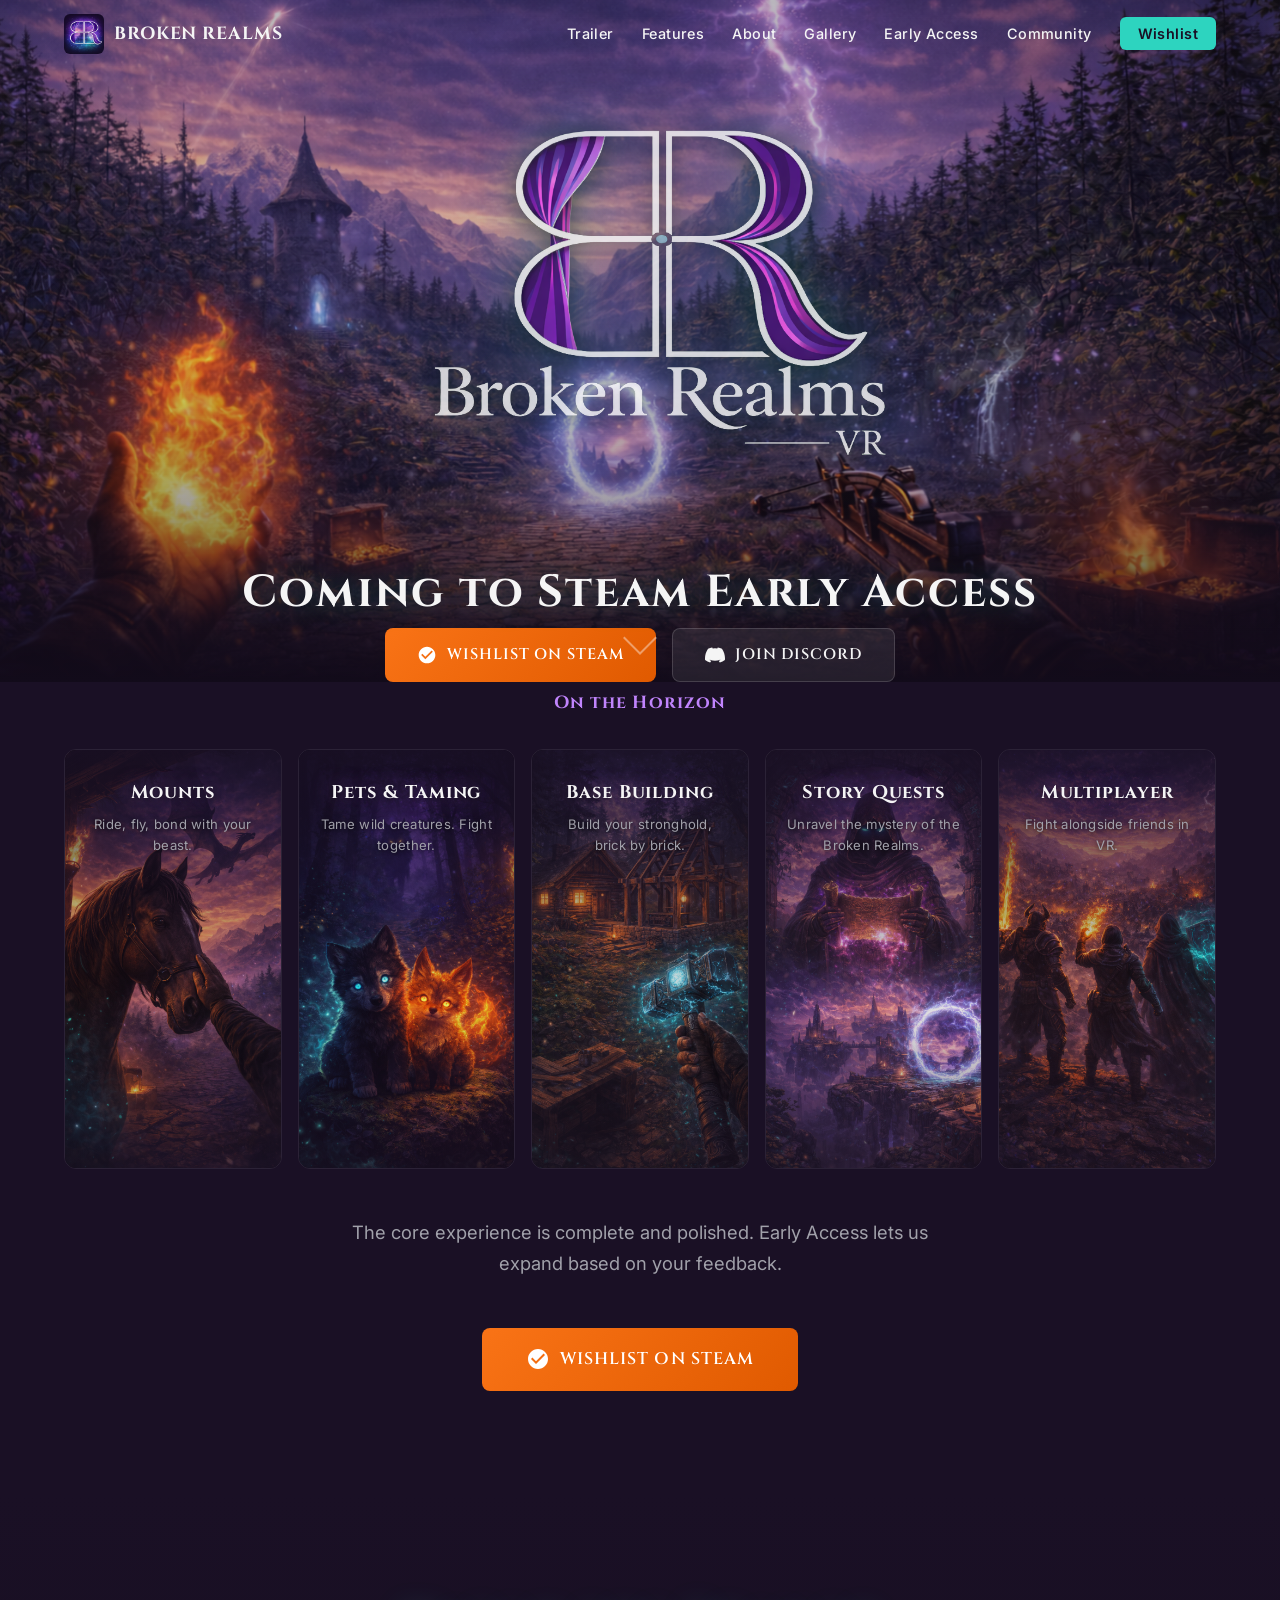
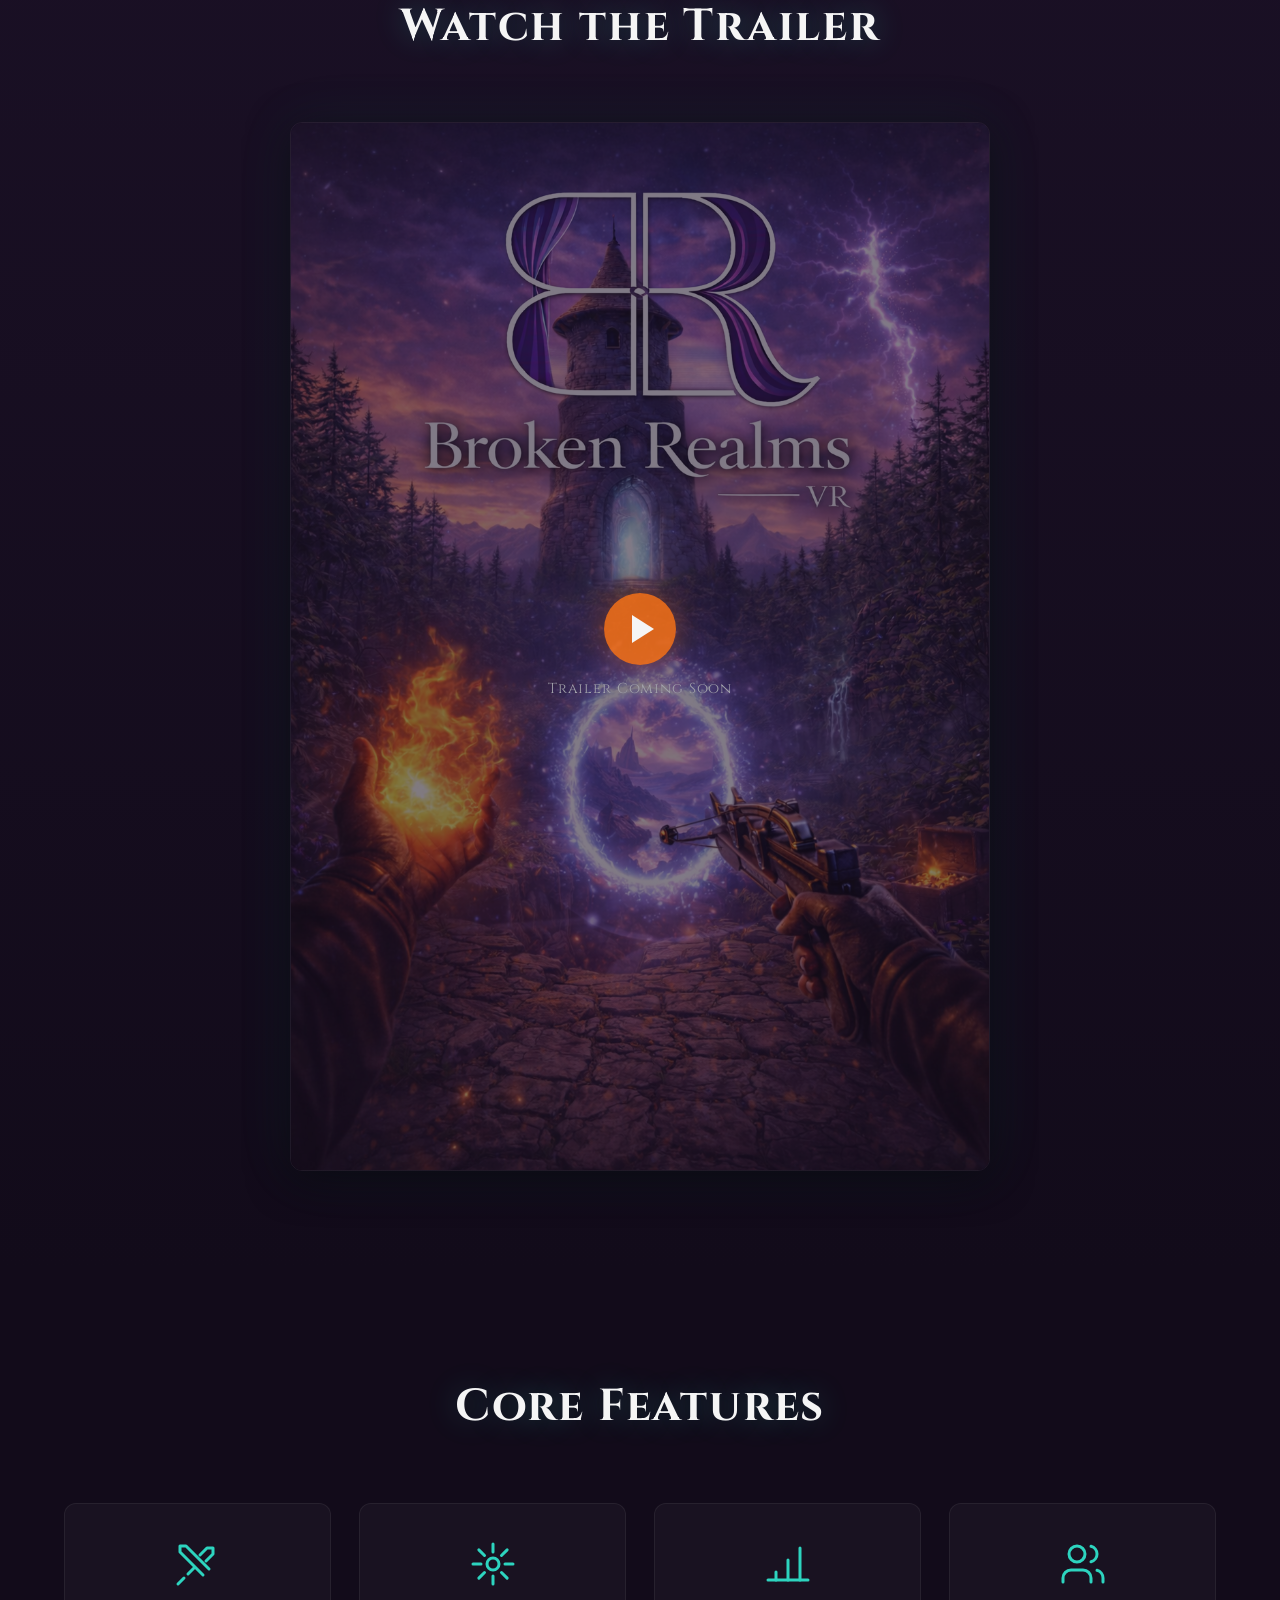
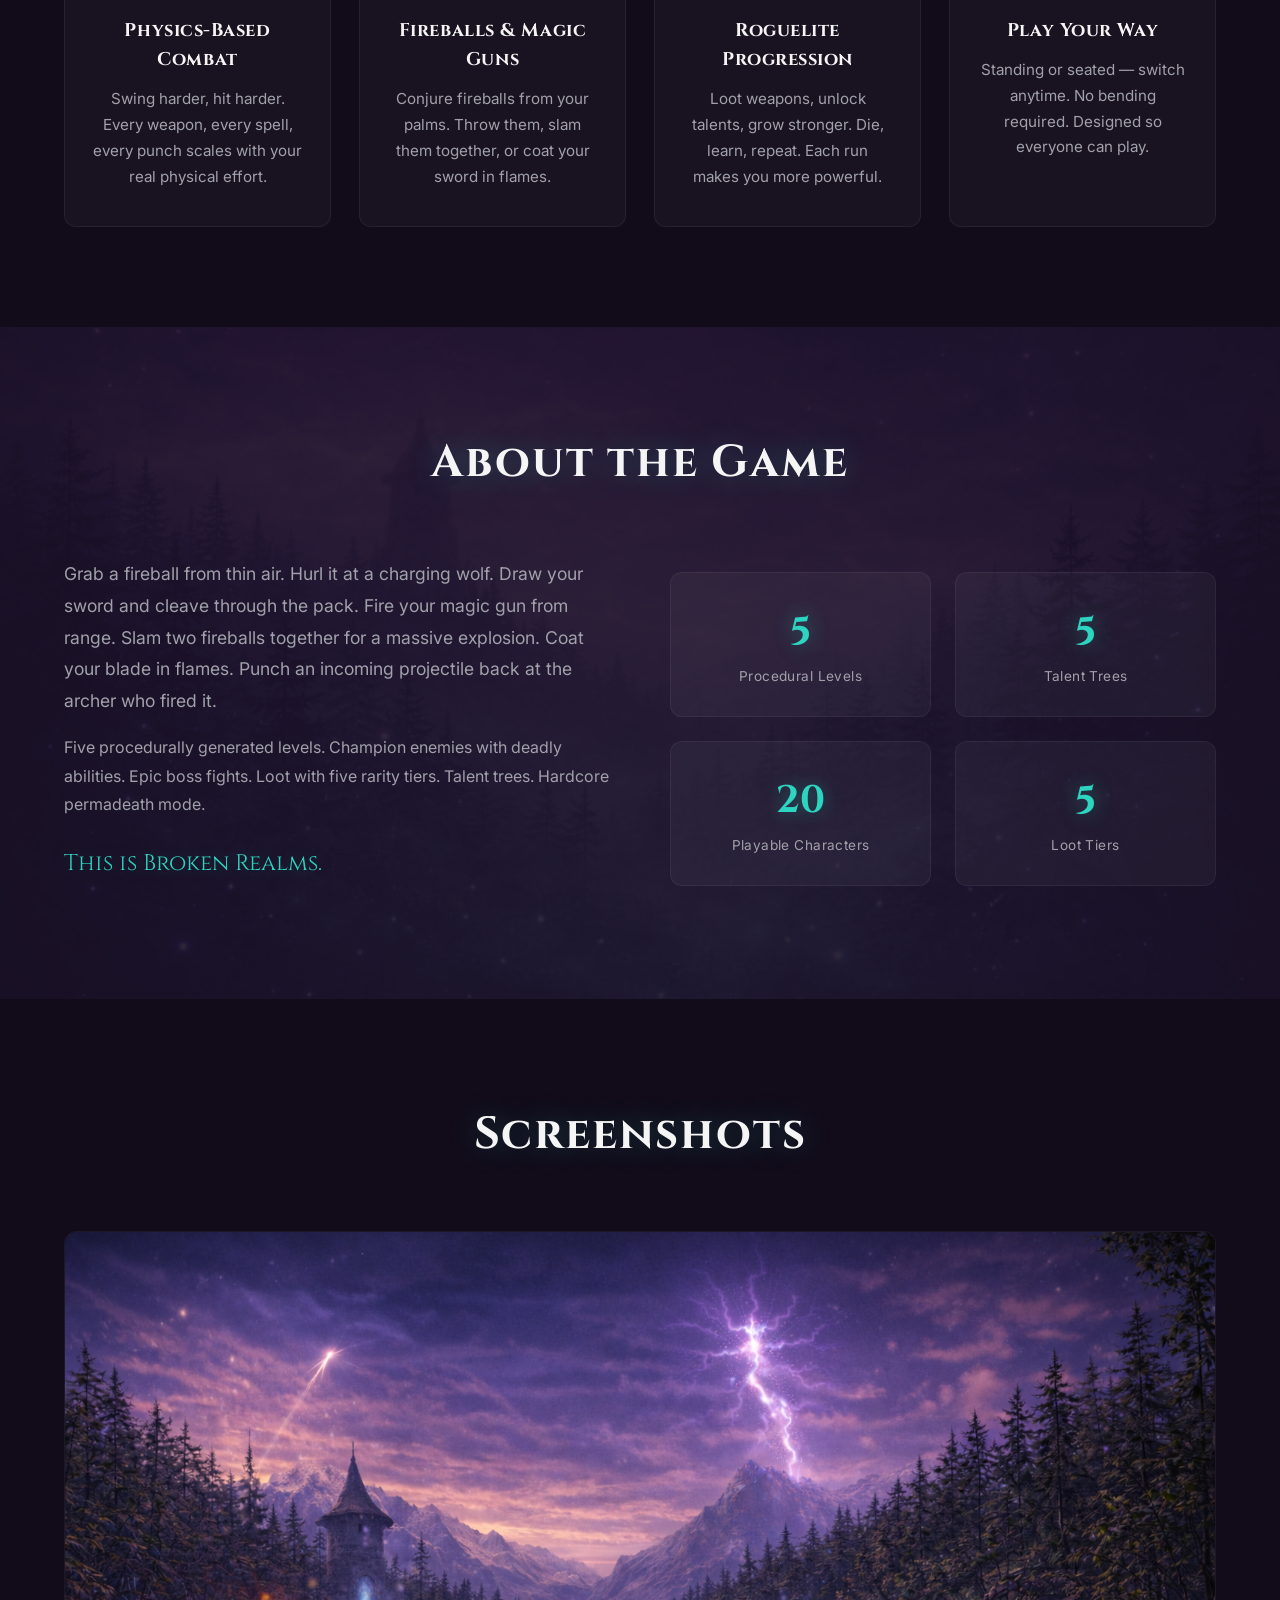
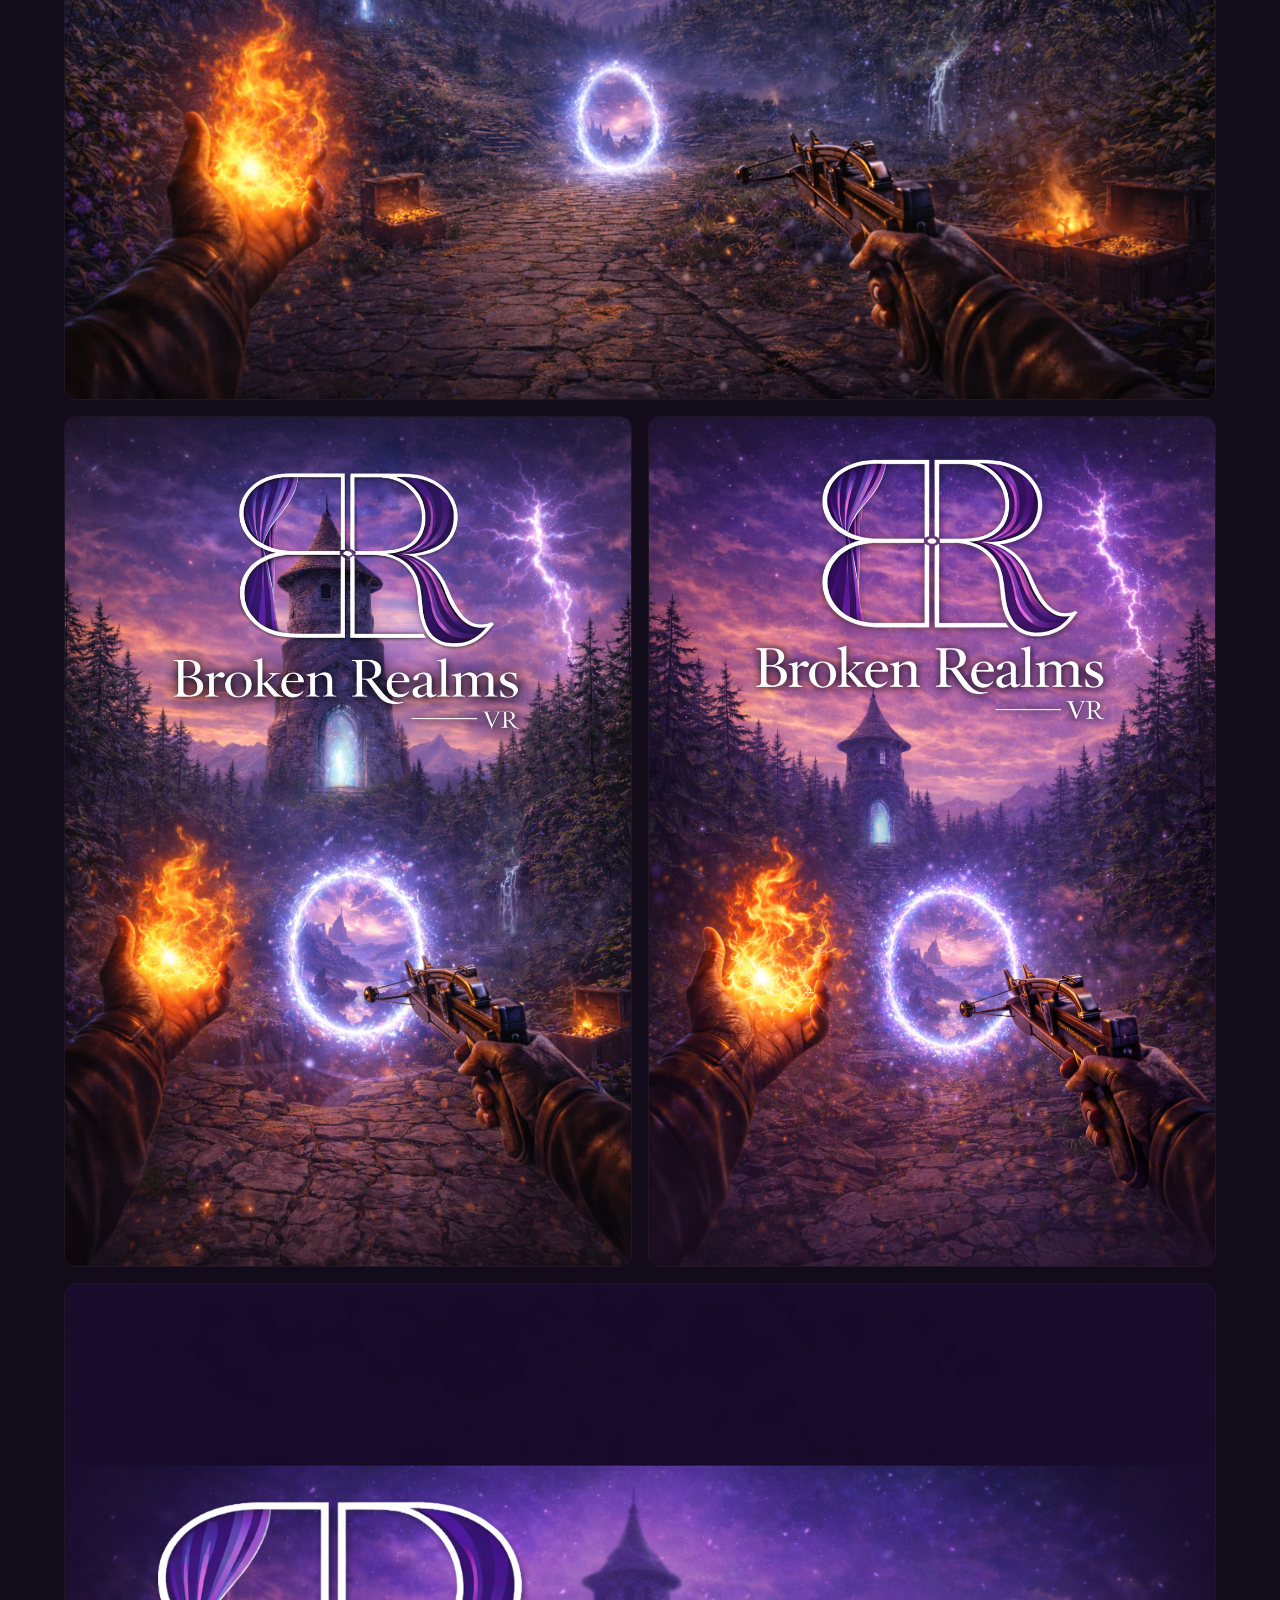
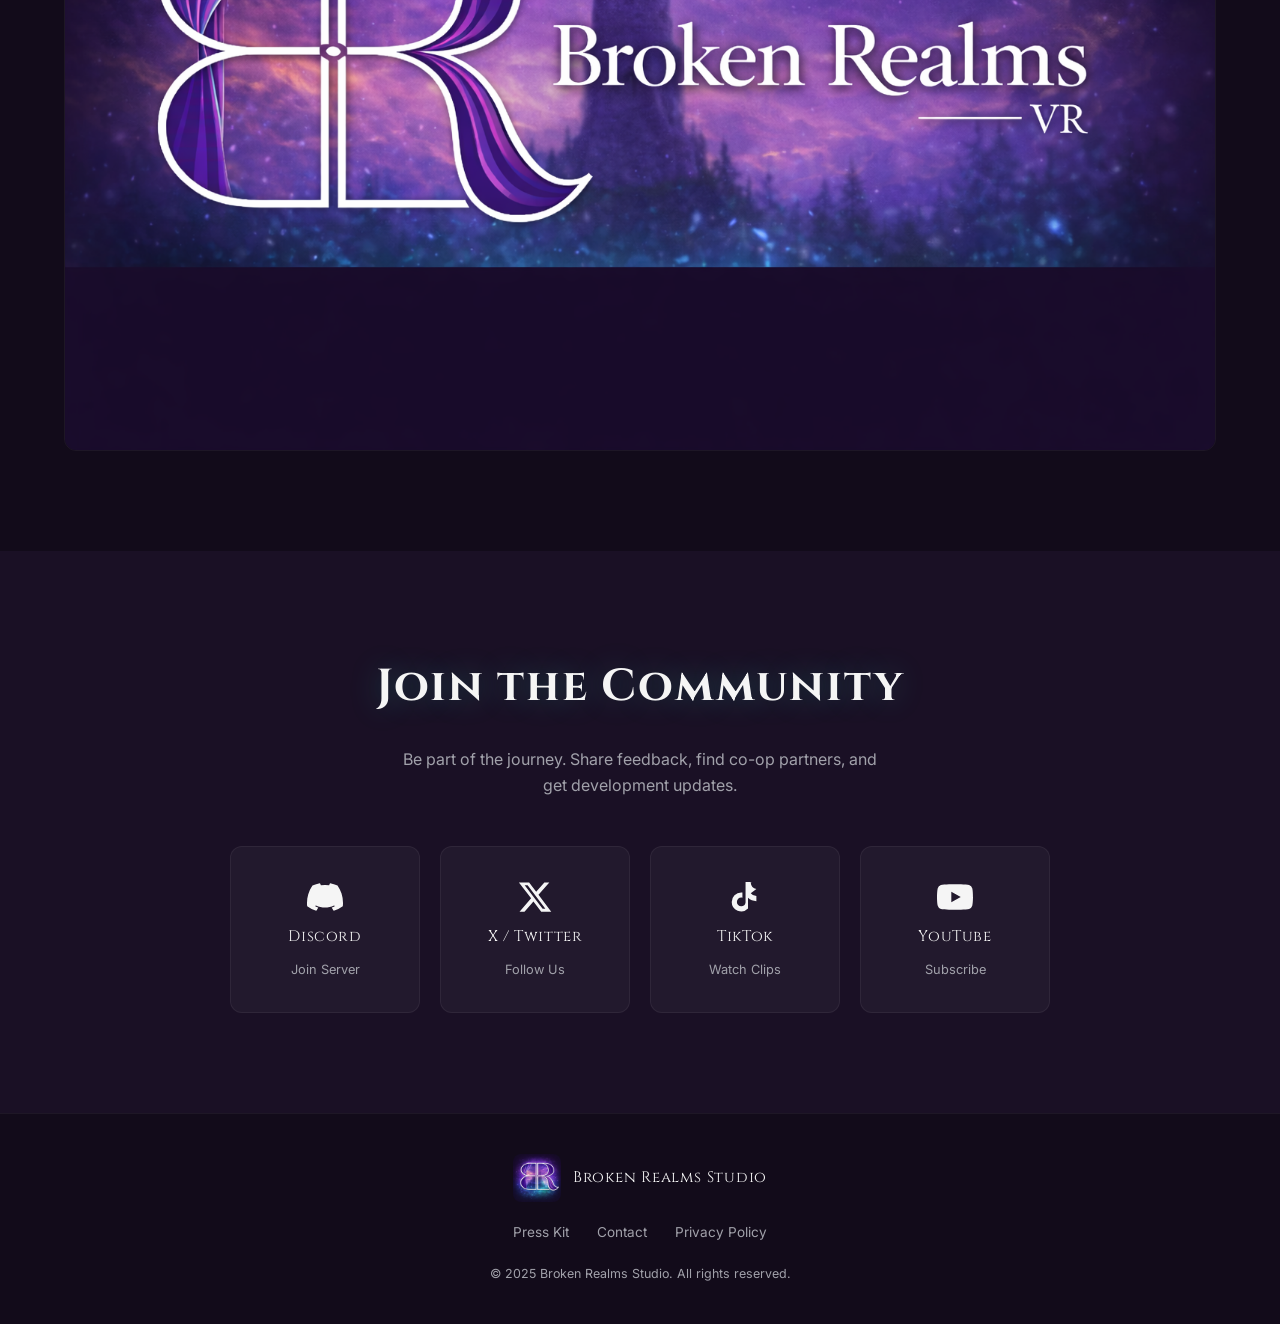
==== index.html @ 22f3afe6 "Add complete single-page website with hero, roadmap cards, and all sections - Hero section with pano" ====
<!DOCTYPE html>
<html lang="en">
<head>
  <meta charset="UTF-8">
  <meta name="viewport" content="width=device-width, initial-scale=1.0">
  <title>Broken Realms VR — Physics-Based VR Action RPG</title>
  <meta name="description" content="A physics-based VR action RPG where you swing swords, hurl fireballs, brew potions, and battle through procedurally generated levels of escalating danger.">

  <!-- Open Graph -->
  <meta property="og:title" content="Broken Realms VR">
  <meta property="og:description" content="Your swing is your damage. A physics-based VR action RPG coming to Steam Early Access.">
  <meta property="og:image" content="Media/3_SMALL_CAPSULE_462x174px.png">
  <meta property="og:type" content="website">

  <!-- Twitter Card -->
  <meta name="twitter:card" content="summary_large_image">
  <meta name="twitter:title" content="Broken Realms VR">
  <meta name="twitter:description" content="Your swing is your damage. A physics-based VR action RPG coming to Steam Early Access.">
  <meta name="twitter:image" content="Media/3_SMALL_CAPSULE_462x174px.png">

  <!-- Favicon -->
  <link rel="icon" type="image/png" href="Media/4_CLIENTAPP_ICON_512x512px.png">

  <!-- Google Fonts -->
  <link rel="preconnect" href="https://fonts.googleapis.com">
  <link rel="preconnect" href="https://fonts.gstatic.com" crossorigin>
  <link href="https://fonts.googleapis.com/css2?family=Cinzel:wght@400;600;700;900&family=Inter:wght@300;400;500;600&display=swap" rel="stylesheet">

  <link rel="stylesheet" href="styles.css">
</head>
<body>

  <!-- ========== PARTICLES CANVAS ========== -->
  <canvas id="particles" aria-hidden="true"></canvas>

  <!-- ========== NAVIGATION ========== -->
  <nav id="navbar" class="navbar">
    <div class="nav-inner">
      <a href="#hero" class="nav-logo">
        <img src="Media/4_CLIENTAPP_ICON_512x512px.png" alt="BR" width="40" height="40">
        <span>BROKEN REALMS</span>
      </a>
      <button class="nav-toggle" aria-label="Toggle navigation" aria-expanded="false">
        <span></span><span></span><span></span>
      </button>
      <ul class="nav-links">
        <li><a href="#trailer">Trailer</a></li>
        <li><a href="#features">Features</a></li>
        <li><a href="#about">About</a></li>
        <li><a href="#gallery">Gallery</a></li>
        <li><a href="#early-access">Early Access</a></li>
        <li><a href="#community">Community</a></li>
        <li><a href="https://store.steampowered.com/app/XXXXXXX/Broken_Realms_VR/" target="_blank" rel="noopener" class="nav-cta">Wishlist</a></li>
      </ul>
    </div>
  </nav>

  <main>

    <!-- ========== HERO ========== -->
    <section id="hero" class="hero">
      <div class="hero-bg" role="img" aria-label="Broken Realms VR key art"></div>
      <div class="hero-overlay"></div>
      <div class="hero-content">
        <img src="Media/CutOutWhitePurpleLogo1.png" alt="Broken Realms VR" class="hero-logo">
        <div class="hero-ctas">
          <a href="https://store.steampowered.com/app/XXXXXXX/Broken_Realms_VR/" target="_blank" rel="noopener" class="btn btn-primary">
            <svg width="20" height="20" viewBox="0 0 24 24" fill="currentColor" aria-hidden="true"><path d="M12 2C6.48 2 2 6.48 2 12s4.48 10 10 10 10-4.48 10-10S17.52 2 12 2zm-2 15l-5-5 1.41-1.41L10 14.17l7.59-7.59L19 8l-9 9z"/></svg>
            WISHLIST ON STEAM
          </a>
          <a href="https://discord.gg/brokenrealms" target="_blank" rel="noopener" class="btn btn-secondary">
            <svg width="20" height="20" viewBox="0 0 24 24" fill="currentColor" aria-hidden="true"><path d="M20.317 4.37a19.791 19.791 0 0 0-4.885-1.515.074.074 0 0 0-.079.037c-.21.375-.444.864-.608 1.25a18.27 18.27 0 0 0-5.487 0 12.64 12.64 0 0 0-.617-1.25.077.077 0 0 0-.079-.037A19.736 19.736 0 0 0 3.677 4.37a.07.07 0 0 0-.032.027C.533 9.046-.32 13.58.099 18.057a.082.082 0 0 0 .031.057 19.9 19.9 0 0 0 5.993 3.03.078.078 0 0 0 .084-.028c.462-.63.874-1.295 1.226-1.994a.076.076 0 0 0-.041-.106 13.107 13.107 0 0 1-1.872-.892.077.077 0 0 1-.008-.128 10.2 10.2 0 0 0 .372-.292.074.074 0 0 1 .077-.01c3.928 1.793 8.18 1.793 12.062 0a.074.074 0 0 1 .078.01c.12.098.246.198.373.292a.077.077 0 0 1-.006.127 12.299 12.299 0 0 1-1.873.892.077.077 0 0 0-.041.107c.36.698.772 1.362 1.225 1.993a.076.076 0 0 0 .084.028 19.839 19.839 0 0 0 6.002-3.03.077.077 0 0 0 .032-.054c.5-5.177-.838-9.674-3.549-13.66a.061.061 0 0 0-.031-.03z"/></svg>
            JOIN DISCORD
          </a>
        </div>
      </div>
      <a href="#trailer" class="scroll-indicator" aria-label="Scroll down">
        <div class="scroll-arrow"></div>
      </a>
    </section>

    <!-- ========== EARLY ACCESS ========== -->
    <section id="early-access" class="section ea-section">
      <div class="container">
        <h2 class="section-title" data-animate>Coming to Steam Early Access</h2>
        <div class="ea-content" data-animate>
          <div class="roadmap">
            <h3 class="roadmap-title">On the Horizon</h3>
            <div class="roadmap-cards">

              <div class="roadmap-card" data-animate>
                <div class="roadmap-card-img">
                  <img src="Media/roadmap_mounts.png" alt="Mounts — horse in stable with dragon flying in background" loading="lazy">
                </div>
                <div class="roadmap-card-overlay">
                  <span class="roadmap-card-label">Mounts</span>
                  <p class="roadmap-card-teaser">Ride, fly, bond with your beast.</p>
                </div>
              </div>

              <div class="roadmap-card" data-animate>
                <div class="roadmap-card-img">
                  <img src="Media/roadmap_pets.png" alt="Pets &amp; Taming — fantasy companion creatures" loading="lazy">
                </div>
                <div class="roadmap-card-overlay">
                  <span class="roadmap-card-label">Pets &amp; Taming</span>
                  <p class="roadmap-card-teaser">Tame wild creatures. Fight together.</p>
                </div>
              </div>

              <div class="roadmap-card" data-animate>
                <div class="roadmap-card-img">
                  <img src="Media/roadmap_basebuilding.png" alt="Base Building — fantasy fortress construction" loading="lazy">
                </div>
                <div class="roadmap-card-overlay">
                  <span class="roadmap-card-label">Base Building</span>
                  <p class="roadmap-card-teaser">Build your stronghold, brick by brick.</p>
                </div>
              </div>

              <div class="roadmap-card" data-animate>
                <div class="roadmap-card-img">
                  <img src="Media/roadmap_storyquests.png" alt="Story Quests — epic quest narrative" loading="lazy">
                </div>
                <div class="roadmap-card-overlay">
                  <span class="roadmap-card-label">Story Quests</span>
                  <p class="roadmap-card-teaser">Unravel the mystery of the Broken Realms.</p>
                </div>
              </div>

              <div class="roadmap-card" data-animate>
                <div class="roadmap-card-img">
                  <img src="Media/roadmap_multiplayer.png" alt="Multiplayer — cooperative VR combat" loading="lazy">
                </div>
                <div class="roadmap-card-overlay">
                  <span class="roadmap-card-label">Multiplayer</span>
                  <p class="roadmap-card-teaser">Fight alongside friends in VR.</p>
                </div>
              </div>

            </div>
          </div>
          <p class="ea-lead">The core experience is complete and polished. Early Access lets us expand based on your feedback.</p>
          <a href="https://store.steampowered.com/app/XXXXXXX/Broken_Realms_VR/" target="_blank" rel="noopener" class="btn btn-primary btn-large">
            <svg width="24" height="24" viewBox="0 0 24 24" fill="currentColor" aria-hidden="true"><path d="M12 2C6.48 2 2 6.48 2 12s4.48 10 10 10 10-4.48 10-10S17.52 2 12 2zm-2 15l-5-5 1.41-1.41L10 14.17l7.59-7.59L19 8l-9 9z"/></svg>
            WISHLIST ON STEAM
          </a>
        </div>
      </div>
    </section>

    <!-- ========== TRAILER ========== -->
    <section id="trailer" class="section trailer-section">
      <div class="container">
        <h2 class="section-title" data-animate>Watch the Trailer</h2>
        <div class="trailer-wrapper" data-animate>
          <div class="video-container">
            <!-- Replace with YouTube embed when trailer is ready -->
            <!-- <iframe src="https://www.youtube.com/embed/YOUR_VIDEO_ID" title="Broken Realms VR Trailer" frameborder="0" allow="accelerometer; autoplay; clipboard-write; encrypted-media; gyroscope; picture-in-picture" allowfullscreen loading="lazy"></iframe> -->
            <img src="Media/2_VERTICAL_CAPSULE_748_x_896px.png" alt="Broken Realms VR — Trailer Coming Soon" class="trailer-placeholder" loading="lazy">
            <div class="play-overlay">
              <div class="play-button">
                <svg width="48" height="48" viewBox="0 0 24 24" fill="currentColor" aria-hidden="true"><path d="M8 5v14l11-7z"/></svg>
              </div>
              <p>Trailer Coming Soon</p>
            </div>
          </div>
        </div>
      </div>
    </section>

    <!-- ========== FEATURES ========== -->
    <section id="features" class="section features-section">
      <div class="container">
        <h2 class="section-title" data-animate>Core Features</h2>
        <div class="features-grid">

          <div class="feature-card" data-animate>
            <div class="feature-icon">
              <svg width="48" height="48" viewBox="0 0 24 24" fill="none" stroke="currentColor" stroke-width="1.5" stroke-linecap="round" stroke-linejoin="round"><path d="M14.5 17.5L3 6V3h3l11.5 11.5"/><path d="M13 7.5l3.5-3.5h3v3L16 10.5"/><path d="m2 22 3-3"/><path d="m7 17 3-3"/></svg>
            </div>
            <h3>Physics-Based Combat</h3>
            <p>Swing harder, hit harder. Every weapon, every spell, every punch scales with your real physical effort.</p>
          </div>

          <div class="feature-card" data-animate>
            <div class="feature-icon">
              <svg width="48" height="48" viewBox="0 0 24 24" fill="none" stroke="currentColor" stroke-width="1.5" stroke-linecap="round" stroke-linejoin="round"><circle cx="12" cy="12" r="3"/><path d="M12 2v4"/><path d="M12 18v4"/><path d="M4.93 4.93l2.83 2.83"/><path d="M16.24 16.24l2.83 2.83"/><path d="M2 12h4"/><path d="M18 12h4"/><path d="M4.93 19.07l2.83-2.83"/><path d="M16.24 7.76l2.83-2.83"/></svg>
            </div>
            <h3>Fireballs &amp; Magic Guns</h3>
            <p>Conjure fireballs from your palms. Throw them, slam them together, or coat your sword in flames.</p>
          </div>

          <div class="feature-card" data-animate>
            <div class="feature-icon">
              <svg width="48" height="48" viewBox="0 0 24 24" fill="none" stroke="currentColor" stroke-width="1.5" stroke-linecap="round" stroke-linejoin="round"><path d="M12 20V10"/><path d="M18 20V4"/><path d="M6 20v-4"/><path d="M2 20h20"/></svg>
            </div>
            <h3>Roguelite Progression</h3>
            <p>Loot weapons, unlock talents, grow stronger. Die, learn, repeat. Each run makes you more powerful.</p>
          </div>

          <div class="feature-card" data-animate>
            <div class="feature-icon">
              <svg width="48" height="48" viewBox="0 0 24 24" fill="none" stroke="currentColor" stroke-width="1.5" stroke-linecap="round" stroke-linejoin="round"><path d="M16 21v-2a4 4 0 0 0-4-4H6a4 4 0 0 0-4 4v2"/><circle cx="9" cy="7" r="4"/><path d="M22 21v-2a4 4 0 0 0-3-3.87"/><path d="M16 3.13a4 4 0 0 1 0 7.75"/></svg>
            </div>
            <h3>Play Your Way</h3>
            <p>Standing or seated — switch anytime. No bending required. Designed so everyone can play.</p>
          </div>

        </div>
      </div>
    </section>

    <!-- ========== ABOUT ========== -->
    <section id="about" class="section about-section">
      <div class="about-bg-img" role="img" aria-label="Atmospheric forest background"></div>
      <div class="container">
        <h2 class="section-title" data-animate>About the Game</h2>
        <div class="about-content" data-animate>
          <div class="about-text">
            <p class="about-lead">Grab a fireball from thin air. Hurl it at a charging wolf. Draw your sword and cleave through the pack. Fire your magic gun from range. Slam two fireballs together for a massive explosion. Coat your blade in flames. Punch an incoming projectile back at the archer who fired it.</p>
            <p>Five procedurally generated levels. Champion enemies with deadly abilities. Epic boss fights. Loot with five rarity tiers. Talent trees. Hardcore permadeath mode.</p>
            <p class="about-callout">This is Broken Realms.</p>
          </div>
          <div class="about-highlights">
            <div class="highlight">
              <span class="highlight-number">5</span>
              <span class="highlight-label">Procedural Levels</span>
            </div>
            <div class="highlight">
              <span class="highlight-number">5</span>
              <span class="highlight-label">Talent Trees</span>
            </div>
            <div class="highlight">
              <span class="highlight-number">20</span>
              <span class="highlight-label">Playable Characters</span>
            </div>
            <div class="highlight">
              <span class="highlight-number">5</span>
              <span class="highlight-label">Loot Tiers</span>
            </div>
          </div>
        </div>
      </div>
    </section>

    <!-- ========== GALLERY ========== -->
    <section id="gallery" class="section gallery-section">
      <div class="container">
        <h2 class="section-title" data-animate>Screenshots</h2>
        <div class="gallery-grid" data-animate>
          <div class="gallery-item gallery-item--wide">
            <img src="Media/1_LIBRARY_HERO_3840 x1240px_ NO_TEXTLOGO.png" alt="Broken Realms VR panoramic landscape" loading="lazy">
          </div>
          <div class="gallery-item">
            <img src="Media/2_VERTICAL_CAPSULE_748_x_896px.png" alt="Broken Realms VR key art" loading="lazy">
          </div>
          <div class="gallery-item">
            <img src="Media/6_LIBRARY_CAPSULE_600x900px.png" alt="Broken Realms VR alternate art" loading="lazy">
          </div>
          <div class="gallery-item gallery-item--wide">
            <img src="Media/3_SMALL_CAPSULE_462x174px.png" alt="Broken Realms VR banner" loading="lazy">
          </div>
        </div>
      </div>

      <!-- Lightbox -->
      <div id="lightbox" class="lightbox" role="dialog" aria-modal="true" aria-label="Image viewer" hidden>
        <button class="lightbox-close" aria-label="Close image viewer">&times;</button>
        <img class="lightbox-img" src="" alt="">
      </div>
    </section>

    <!-- ========== COMMUNITY ========== -->
    <section id="community" class="section community-section">
      <div class="container">
        <h2 class="section-title" data-animate>Join the Community</h2>
        <p class="community-subtitle" data-animate>Be part of the journey. Share feedback, find co-op partners, and get development updates.</p>
        <div class="social-grid" data-animate>
          <a href="https://discord.gg/brokenrealms" target="_blank" rel="noopener" class="social-card social-discord">
            <svg width="36" height="36" viewBox="0 0 24 24" fill="currentColor" aria-hidden="true"><path d="M20.317 4.37a19.791 19.791 0 0 0-4.885-1.515.074.074 0 0 0-.079.037c-.21.375-.444.864-.608 1.25a18.27 18.27 0 0 0-5.487 0 12.64 12.64 0 0 0-.617-1.25.077.077 0 0 0-.079-.037A19.736 19.736 0 0 0 3.677 4.37a.07.07 0 0 0-.032.027C.533 9.046-.32 13.58.099 18.057a.082.082 0 0 0 .031.057 19.9 19.9 0 0 0 5.993 3.03.078.078 0 0 0 .084-.028c.462-.63.874-1.295 1.226-1.994a.076.076 0 0 0-.041-.106 13.107 13.107 0 0 1-1.872-.892.077.077 0 0 1-.008-.128 10.2 10.2 0 0 0 .372-.292.074.074 0 0 1 .077-.01c3.928 1.793 8.18 1.793 12.062 0a.074.074 0 0 1 .078.01c.12.098.246.198.373.292a.077.077 0 0 1-.006.127 12.299 12.299 0 0 1-1.873.892.077.077 0 0 0-.041.107c.36.698.772 1.362 1.225 1.993a.076.076 0 0 0 .084.028 19.839 19.839 0 0 0 6.002-3.03.077.077 0 0 0 .032-.054c.5-5.177-.838-9.674-3.549-13.66a.061.061 0 0 0-.031-.03z"/></svg>
            <span class="social-name">Discord</span>
            <span class="social-action">Join Server</span>
          </a>
          <a href="https://twitter.com/BrokenRealmsVR" target="_blank" rel="noopener" class="social-card social-twitter">
            <svg width="36" height="36" viewBox="0 0 24 24" fill="currentColor" aria-hidden="true"><path d="M18.244 2.25h3.308l-7.227 8.26 8.502 11.24H16.17l-5.214-6.817L4.99 21.75H1.68l7.73-8.835L1.254 2.25H8.08l4.713 6.231zm-1.161 17.52h1.833L7.084 4.126H5.117z"/></svg>
            <span class="social-name">X / Twitter</span>
            <span class="social-action">Follow Us</span>
          </a>
          <a href="https://tiktok.com/@brokenrealmsvr" target="_blank" rel="noopener" class="social-card social-tiktok">
            <svg width="36" height="36" viewBox="0 0 24 24" fill="currentColor" aria-hidden="true"><path d="M19.59 6.69a4.83 4.83 0 0 1-3.77-4.25V2h-3.45v13.67a2.89 2.89 0 0 1-2.88 2.5 2.89 2.89 0 0 1 0-5.78c.27 0 .54.04.79.1v-3.5a6.37 6.37 0 0 0-.79-.05A6.34 6.34 0 0 0 3.15 15.3a6.34 6.34 0 0 0 10.86 4.43v-7.15a8.16 8.16 0 0 0 5.58 2.18v-3.44a4.85 4.85 0 0 1-3.77-1.88v-.01z"/><path d="M15.82 2.14V2h.55v.14z"/></svg>
            <span class="social-name">TikTok</span>
            <span class="social-action">Watch Clips</span>
          </a>
          <a href="https://youtube.com/@BrokenRealmsVR" target="_blank" rel="noopener" class="social-card social-youtube">
            <svg width="36" height="36" viewBox="0 0 24 24" fill="currentColor" aria-hidden="true"><path d="M23.498 6.186a3.016 3.016 0 0 0-2.122-2.136C19.505 3.545 12 3.545 12 3.545s-7.505 0-9.377.505A3.017 3.017 0 0 0 .502 6.186C0 8.07 0 12 0 12s0 3.93.502 5.814a3.016 3.016 0 0 0 2.122 2.136c1.871.505 9.376.505 9.376.505s7.505 0 9.377-.505a3.015 3.015 0 0 0 2.122-2.136C24 15.93 24 12 24 12s0-3.93-.502-5.814zM9.545 15.568V8.432L15.818 12l-6.273 3.568z"/></svg>
            <span class="social-name">YouTube</span>
            <span class="social-action">Subscribe</span>
          </a>
        </div>
      </div>
    </section>

  </main>

  <!-- ========== FOOTER ========== -->
  <footer class="site-footer">
    <div class="container">
      <div class="footer-inner">
        <div class="footer-brand">
          <img src="Media/4_CLIENTAPP_ICON_512x512px.png" alt="BR Logo" width="48" height="48" class="footer-logo">
          <span class="footer-studio">Broken Realms Studio</span>
        </div>
        <nav class="footer-links" aria-label="Footer navigation">
          <a href="#">Press Kit</a>
          <a href="#">Contact</a>
          <a href="#">Privacy Policy</a>
        </nav>
        <p class="footer-copy">&copy; 2025 Broken Realms Studio. All rights reserved.</p>
      </div>
    </div>
  </footer>

  <script src="script.js"></script>
</body>
</html>
---- styles.css ----
/* ============================================================
   BROKEN REALMS VR — Website Styles
   ============================================================ */

/* ---------- Custom Properties ---------- */
:root {
  --dark: #1a1025;
  --dark-alt: #120b1a;
  --purple: #4a2c6a;
  --purple-deep: #2d1a42;
  --teal: #2dd4bf;
  --orange: #f97316;
  --pink: #c084fc;
  --text: #f5f5f5;
  --text-muted: #a1a1aa;
  --font-heading: 'Cinzel', serif;
  --font-body: 'Inter', sans-serif;
  --glow-teal: 0 0 20px rgba(45,212,191,.4), 0 0 60px rgba(45,212,191,.15);
  --glow-orange: 0 0 20px rgba(249,115,22,.4), 0 0 60px rgba(249,115,22,.15);
  --radius: 12px;
  --transition: .3s ease;
}

/* ---------- Reset ---------- */
*, *::before, *::after { box-sizing: border-box; margin: 0; padding: 0; }
html { scroll-behavior: smooth; font-size: 16px; }
body {
  font-family: var(--font-body);
  background: var(--dark);
  color: var(--text);
  line-height: 1.6;
  overflow-x: hidden;
  -webkit-font-smoothing: antialiased;
}
img { max-width: 100%; height: auto; display: block; }
a { color: inherit; text-decoration: none; }
ul { list-style: none; }

/* ---------- Particles Canvas ---------- */
#particles {
  position: fixed;
  inset: 0;
  width: 100%;
  height: 100%;
  pointer-events: none;
  z-index: 0;
}

/* ---------- Utility ---------- */
.container {
  max-width: 1200px;
  margin: 0 auto;
  padding: 0 24px;
}
.section {
  position: relative;
  padding: 100px 0;
  z-index: 1;
}
.section-title {
  font-family: var(--font-heading);
  font-size: clamp(1.8rem, 4vw, 2.8rem);
  text-align: center;
  margin-bottom: 60px;
  text-shadow: 0 0 30px rgba(45,212,191,.3);
  color: var(--text);
  letter-spacing: .04em;
}

/* ---------- Animate on scroll ---------- */
[data-animate] {
  opacity: 0;
  transform: translateY(30px);
  transition: opacity .7s ease, transform .7s ease;
}
[data-animate].visible {
  opacity: 1;
  transform: translateY(0);
}

/* ============================================================
   NAVIGATION
   ============================================================ */
.navbar {
  position: fixed;
  top: 0;
  left: 0;
  width: 100%;
  z-index: 100;
  padding: 14px 0;
  transition: background var(--transition), box-shadow var(--transition);
}
.navbar.scrolled {
  background: rgba(26,16,37,.92);
  backdrop-filter: blur(12px);
  box-shadow: 0 2px 20px rgba(0,0,0,.4);
}
.nav-inner {
  max-width: 1200px;
  margin: 0 auto;
  padding: 0 24px;
  display: flex;
  align-items: center;
  justify-content: space-between;
}
.nav-logo {
  display: flex;
  align-items: center;
  gap: 10px;
  font-family: var(--font-heading);
  font-size: 1.1rem;
  font-weight: 700;
  letter-spacing: .05em;
}
.nav-logo img { border-radius: 6px; }
.nav-links {
  display: flex;
  align-items: center;
  gap: 28px;
}
.nav-links a {
  font-size: .9rem;
  font-weight: 500;
  letter-spacing: .03em;
  transition: color var(--transition);
}
.nav-links a:hover { color: var(--teal); }
.nav-cta {
  background: var(--teal);
  color: var(--dark) !important;
  padding: 8px 18px;
  border-radius: 6px;
  font-weight: 600 !important;
  transition: box-shadow var(--transition), transform var(--transition) !important;
}
.nav-cta:hover {
  box-shadow: var(--glow-teal);
  transform: translateY(-1px);
}

/* Nav toggle (mobile) */
.nav-toggle {
  display: none;
  flex-direction: column;
  gap: 5px;
  background: none;
  border: none;
  cursor: pointer;
  padding: 4px;
}
.nav-toggle span {
  display: block;
  width: 26px;
  height: 2px;
  background: var(--text);
  border-radius: 2px;
  transition: transform var(--transition), opacity var(--transition);
}
.nav-toggle.active span:nth-child(1) { transform: rotate(45deg) translate(5px,5px); }
.nav-toggle.active span:nth-child(2) { opacity: 0; }
.nav-toggle.active span:nth-child(3) { transform: rotate(-45deg) translate(5px,-5px); }

/* ============================================================
   HERO
   ============================================================ */
.hero {
  position: relative;
  min-height: 75vh;
  display: flex;
  align-items: center;
  justify-content: center;
  overflow: hidden;
  z-index: 1;
}
.hero-bg {
  position: absolute;
  inset: 0;
  background: url('Media/1_LIBRARY_HERO_3840 x1240px_ NO_TEXTLOGO.png') center 62% / cover no-repeat;
  transform: scale(1.05);
  will-change: transform;
}
.hero-overlay {
  position: absolute;
  inset: 0;
  background: linear-gradient(
    to bottom,
    rgba(26,16,37,.3) 0%,
    rgba(26,16,37,.15) 50%,
    rgba(26,16,37,.45) 78%,
    var(--dark-alt) 100%
  );
}
.hero-content {
  position: relative;
  text-align: center;
  padding: 0 24px;
  max-width: 900px;
}
.hero-logo {
  max-width: min(900px, 85vw);
  height: auto;
  margin: 0 auto 28px;
  display: block;
  filter: drop-shadow(0 0 30px rgba(45,212,191,.3)) drop-shadow(0 4px 12px rgba(0,0,0,.6));
}
.hero-ctas {
  display: flex;
  gap: 16px;
  justify-content: center;
  flex-wrap: wrap;
}

/* Buttons */
.btn {
  display: inline-flex;
  align-items: center;
  gap: 10px;
  padding: 14px 32px;
  border-radius: 8px;
  font-family: var(--font-heading);
  font-size: .95rem;
  font-weight: 600;
  letter-spacing: .06em;
  cursor: pointer;
  border: none;
  transition: transform var(--transition), box-shadow var(--transition), background var(--transition);
}
.btn-primary {
  background: linear-gradient(135deg, var(--orange), #e05a00);
  color: #fff;
}
.btn-primary:hover {
  transform: translateY(-2px);
  box-shadow: var(--glow-orange);
}
.btn-secondary {
  background: rgba(255,255,255,.08);
  color: var(--text);
  border: 1px solid rgba(255,255,255,.15);
}
.btn-secondary:hover {
  transform: translateY(-2px);
  background: rgba(255,255,255,.14);
  box-shadow: 0 0 20px rgba(192,132,252,.2);
}
.btn-large {
  padding: 18px 44px;
  font-size: 1.05rem;
}

/* Scroll indicator */
.scroll-indicator {
  position: absolute;
  bottom: 32px;
  left: 50%;
  transform: translateX(-50%);
  animation: float 2.5s ease-in-out infinite;
}
.scroll-arrow {
  width: 24px;
  height: 24px;
  border-right: 2px solid rgba(255,255,255,.4);
  border-bottom: 2px solid rgba(255,255,255,.4);
  transform: rotate(45deg);
}
@keyframes float {
  0%, 100% { transform: translateX(-50%) translateY(0); }
  50% { transform: translateX(-50%) translateY(10px); }
}

/* ============================================================
   TRAILER
   ============================================================ */
.trailer-section {
  background: linear-gradient(180deg, var(--dark) 0%, var(--dark-alt) 100%);
}
.trailer-wrapper {
  max-width: 700px;
  margin: 0 auto;
}
.video-container {
  position: relative;
  border-radius: var(--radius);
  overflow: hidden;
  box-shadow: 0 8px 40px rgba(0,0,0,.5), 0 0 60px rgba(45,212,191,.08);
  border: 1px solid rgba(255,255,255,.06);
}
.video-container iframe {
  width: 100%;
  aspect-ratio: 16/9;
  display: block;
}
.trailer-placeholder {
  width: 100%;
  display: block;
}
.play-overlay {
  position: absolute;
  inset: 0;
  display: flex;
  flex-direction: column;
  align-items: center;
  justify-content: center;
  background: rgba(26,16,37,.55);
  gap: 12px;
  pointer-events: none;
}
.play-button {
  width: 72px;
  height: 72px;
  border-radius: 50%;
  background: rgba(249,115,22,.85);
  display: flex;
  align-items: center;
  justify-content: center;
  box-shadow: 0 0 30px rgba(249,115,22,.4);
}
.play-overlay p {
  font-family: var(--font-heading);
  letter-spacing: .06em;
  font-size: .9rem;
  color: var(--text-muted);
}

/* ============================================================
   FEATURES
   ============================================================ */
.features-section {
  background: var(--dark-alt);
}
.features-grid {
  display: grid;
  grid-template-columns: repeat(auto-fit, minmax(250px, 1fr));
  gap: 28px;
}
.feature-card {
  background: rgba(255,255,255,.03);
  border: 1px solid rgba(255,255,255,.06);
  border-radius: var(--radius);
  padding: 36px 28px;
  text-align: center;
  transition: transform var(--transition), box-shadow var(--transition), border-color var(--transition);
}
.feature-card:hover {
  transform: translateY(-6px);
  box-shadow: 0 12px 40px rgba(45,212,191,.1);
  border-color: rgba(45,212,191,.2);
}
.feature-icon {
  color: var(--teal);
  margin-bottom: 20px;
}
.feature-card h3 {
  font-family: var(--font-heading);
  font-size: 1.15rem;
  margin-bottom: 12px;
  letter-spacing: .03em;
}
.feature-card p {
  color: var(--text-muted);
  font-size: .95rem;
  line-height: 1.7;
}

/* ============================================================
   ABOUT
   ============================================================ */
.about-section {
  overflow: hidden;
}
.about-bg-img {
  position: absolute;
  inset: 0;
  background: url('Media/5_PAGE_BACKGROUND_1438x810px.png') center center / cover no-repeat;
  opacity: .1;
}
.about-content {
  display: grid;
  grid-template-columns: 1fr 1fr;
  gap: 60px;
  align-items: center;
}
.about-lead {
  font-size: 1.1rem;
  line-height: 1.8;
  margin-bottom: 20px;
}
.about-text p {
  color: var(--text-muted);
  margin-bottom: 16px;
  line-height: 1.8;
}
.about-callout {
  font-family: var(--font-heading);
  font-size: 1.4rem;
  color: var(--teal) !important;
  text-shadow: 0 0 20px rgba(45,212,191,.3);
  margin-top: 24px !important;
}
.about-highlights {
  display: grid;
  grid-template-columns: 1fr 1fr;
  gap: 24px;
}
.highlight {
  background: rgba(255,255,255,.04);
  border: 1px solid rgba(255,255,255,.06);
  border-radius: var(--radius);
  padding: 28px 20px;
  text-align: center;
  transition: border-color var(--transition);
}
.highlight:hover { border-color: rgba(45,212,191,.25); }
.highlight-number {
  display: block;
  font-family: var(--font-heading);
  font-size: 2.4rem;
  font-weight: 700;
  color: var(--teal);
  text-shadow: 0 0 20px rgba(45,212,191,.4);
}
.highlight-label {
  display: block;
  color: var(--text-muted);
  font-size: .85rem;
  margin-top: 4px;
  letter-spacing: .03em;
}

/* ============================================================
   GALLERY
   ============================================================ */
.gallery-section {
  background: var(--dark-alt);
}
.gallery-grid {
  display: grid;
  grid-template-columns: repeat(2, 1fr);
  gap: 16px;
}
.gallery-item {
  border-radius: var(--radius);
  overflow: hidden;
  cursor: pointer;
  transition: transform var(--transition), box-shadow var(--transition);
  border: 1px solid rgba(255,255,255,.05);
}
.gallery-item:hover {
  transform: scale(1.02);
  box-shadow: 0 8px 30px rgba(0,0,0,.4);
}
.gallery-item img {
  width: 100%;
  height: 100%;
  object-fit: cover;
}
.gallery-item--wide {
  grid-column: span 2;
}

/* Lightbox */
.lightbox {
  position: fixed;
  inset: 0;
  z-index: 200;
  background: rgba(0,0,0,.92);
  display: flex;
  align-items: center;
  justify-content: center;
  padding: 40px;
  cursor: zoom-out;
}
.lightbox[hidden] { display: none; }
.lightbox-close {
  position: absolute;
  top: 20px;
  right: 28px;
  background: none;
  border: none;
  color: var(--text);
  font-size: 2.4rem;
  cursor: pointer;
  line-height: 1;
  transition: color var(--transition);
}
.lightbox-close:hover { color: var(--teal); }
.lightbox-img {
  max-width: 90vw;
  max-height: 85vh;
  border-radius: 8px;
  box-shadow: 0 0 40px rgba(0,0,0,.6);
}

/* ============================================================
   EARLY ACCESS
   ============================================================ */
.ea-section {
  background: transparent;
  text-align: center;
  margin-top: -25vh;
  position: relative;
  z-index: 2;
}
/* Early Access content visible immediately — no fade-in */
.ea-section [data-animate] {
  opacity: 1;
  transform: none;
}
.ea-lead {
  font-size: 1.15rem;
  color: var(--text-muted);
  max-width: 600px;
  margin: 0 auto 48px;
  line-height: 1.7;
}
.roadmap {
  margin-bottom: 48px;
}
.roadmap-title {
  font-family: var(--font-heading);
  font-size: 1.1rem;
  letter-spacing: .06em;
  color: var(--pink);
  margin-bottom: 32px;
}

/* ---- Roadmap image cards ---- */
.roadmap-cards {
  display: grid;
  grid-template-columns: repeat(5, 1fr);
  gap: 16px;
}
.roadmap-card {
  position: relative;
  border-radius: var(--radius);
  overflow: hidden;
  border: 1px solid rgba(255,255,255,.08);
  height: 420px;
  cursor: default;
  transition: transform var(--transition), box-shadow var(--transition), border-color var(--transition);
}
.roadmap-card:hover {
  transform: translateY(-6px);
  border-color: rgba(192,132,252,.35);
  box-shadow: 0 12px 40px rgba(192,132,252,.15), 0 0 60px rgba(192,132,252,.06);
}
.roadmap-card-img {
  position: absolute;
  inset: 0;
}
.roadmap-card-img img {
  width: 100%;
  height: 100%;
  object-fit: cover;
  /* Anchor to top so the horse head / top detail shows first */
  object-position: top center;
  transition: transform .5s ease;
}
.roadmap-card:hover .roadmap-card-img img {
  transform: scale(1.05);
}
.roadmap-card-overlay {
  position: absolute;
  inset: 0;
  background: linear-gradient(
    to bottom,
    rgba(26,16,37,.85) 0%,
    rgba(26,16,37,.35) 35%,
    rgba(26,16,37,.1) 60%,
    rgba(26,16,37,.5) 100%
  );
  display: flex;
  flex-direction: column;
  justify-content: flex-start;
  padding: 28px 20px;
  text-align: center;
}
.roadmap-card-label {
  font-family: var(--font-heading);
  font-size: 1.15rem;
  font-weight: 700;
  letter-spacing: .05em;
  text-shadow: 0 0 20px rgba(192,132,252,.5), 0 2px 6px rgba(0,0,0,.7);
  color: var(--text);
}
.roadmap-card-teaser {
  font-size: .82rem;
  color: var(--text-muted);
  margin-top: 6px;
  text-shadow: 0 1px 4px rgba(0,0,0,.8);
  letter-spacing: .02em;
}

/* Responsive roadmap cards */
@media (max-width: 1024px) {
  .roadmap-cards {
    grid-template-columns: repeat(3, 1fr);
  }
  .roadmap-card { height: 360px; }
}
@media (max-width: 768px) {
  .roadmap-cards {
    grid-template-columns: repeat(2, 1fr);
  }
  .roadmap-card { height: 320px; }
}
@media (max-width: 480px) {
  .roadmap-cards {
    grid-template-columns: 1fr;
  }
  .roadmap-card { height: 380px; }
}

/* ============================================================
   COMMUNITY
   ============================================================ */
.community-section {
  background: var(--dark);
  text-align: center;
}
.community-subtitle {
  color: var(--text-muted);
  max-width: 500px;
  margin: -36px auto 48px;
  font-size: 1rem;
}
.social-grid {
  display: grid;
  grid-template-columns: repeat(auto-fit, minmax(180px, 1fr));
  gap: 20px;
  max-width: 820px;
  margin: 0 auto;
}
.social-card {
  display: flex;
  flex-direction: column;
  align-items: center;
  gap: 10px;
  background: rgba(255,255,255,.04);
  border: 1px solid rgba(255,255,255,.06);
  border-radius: var(--radius);
  padding: 32px 20px;
  transition: transform var(--transition), box-shadow var(--transition), border-color var(--transition);
}
.social-card:hover {
  transform: translateY(-4px);
}
.social-discord:hover { border-color: #5865F2; box-shadow: 0 8px 30px rgba(88,101,242,.2); }
.social-twitter:hover { border-color: #fff; box-shadow: 0 8px 30px rgba(255,255,255,.08); }
.social-tiktok:hover { border-color: #ff0050; box-shadow: 0 8px 30px rgba(255,0,80,.15); }
.social-youtube:hover { border-color: #ff0000; box-shadow: 0 8px 30px rgba(255,0,0,.15); }
.social-name {
  font-family: var(--font-heading);
  font-size: .95rem;
  letter-spacing: .04em;
}
.social-action {
  font-size: .8rem;
  color: var(--text-muted);
}

/* ============================================================
   FOOTER
   ============================================================ */
.site-footer {
  position: relative;
  z-index: 1;
  background: var(--dark-alt);
  border-top: 1px solid rgba(255,255,255,.05);
  padding: 40px 0;
}
.footer-inner {
  display: flex;
  flex-direction: column;
  align-items: center;
  gap: 20px;
}
.footer-brand {
  display: flex;
  align-items: center;
  gap: 12px;
}
.footer-logo { border-radius: 8px; }
.footer-studio {
  font-family: var(--font-heading);
  letter-spacing: .05em;
  font-size: .95rem;
}
.footer-links {
  display: flex;
  gap: 28px;
}
.footer-links a {
  font-size: .85rem;
  color: var(--text-muted);
  transition: color var(--transition);
}
.footer-links a:hover { color: var(--teal); }
.footer-copy {
  font-size: .78rem;
  color: var(--text-muted);
}

/* ============================================================
   RESPONSIVE
   ============================================================ */
@media (max-width: 900px) {
  .about-content {
    grid-template-columns: 1fr;
    gap: 40px;
  }
}

@media (max-width: 768px) {
  .nav-toggle { display: flex; }
  .nav-links {
    position: fixed;
    top: 0;
    right: -100%;
    width: 280px;
    height: 100vh;
    flex-direction: column;
    background: rgba(26,16,37,.97);
    backdrop-filter: blur(16px);
    padding: 80px 32px 40px;
    gap: 20px;
    transition: right var(--transition);
  }
  .nav-links.open { right: 0; }
  .nav-links a { font-size: 1.05rem; }

  .section { padding: 72px 0; }
  .section-title { margin-bottom: 40px; }

  .hero-ctas { flex-direction: column; align-items: center; }
  .btn { width: 100%; max-width: 300px; justify-content: center; }

  .gallery-grid { grid-template-columns: 1fr; }
  .gallery-item--wide { grid-column: span 1; }

  .social-grid { grid-template-columns: 1fr 1fr; }
}

@media (max-width: 480px) {
  .social-grid { grid-template-columns: 1fr; }
  .about-highlights { grid-template-columns: 1fr; }
}
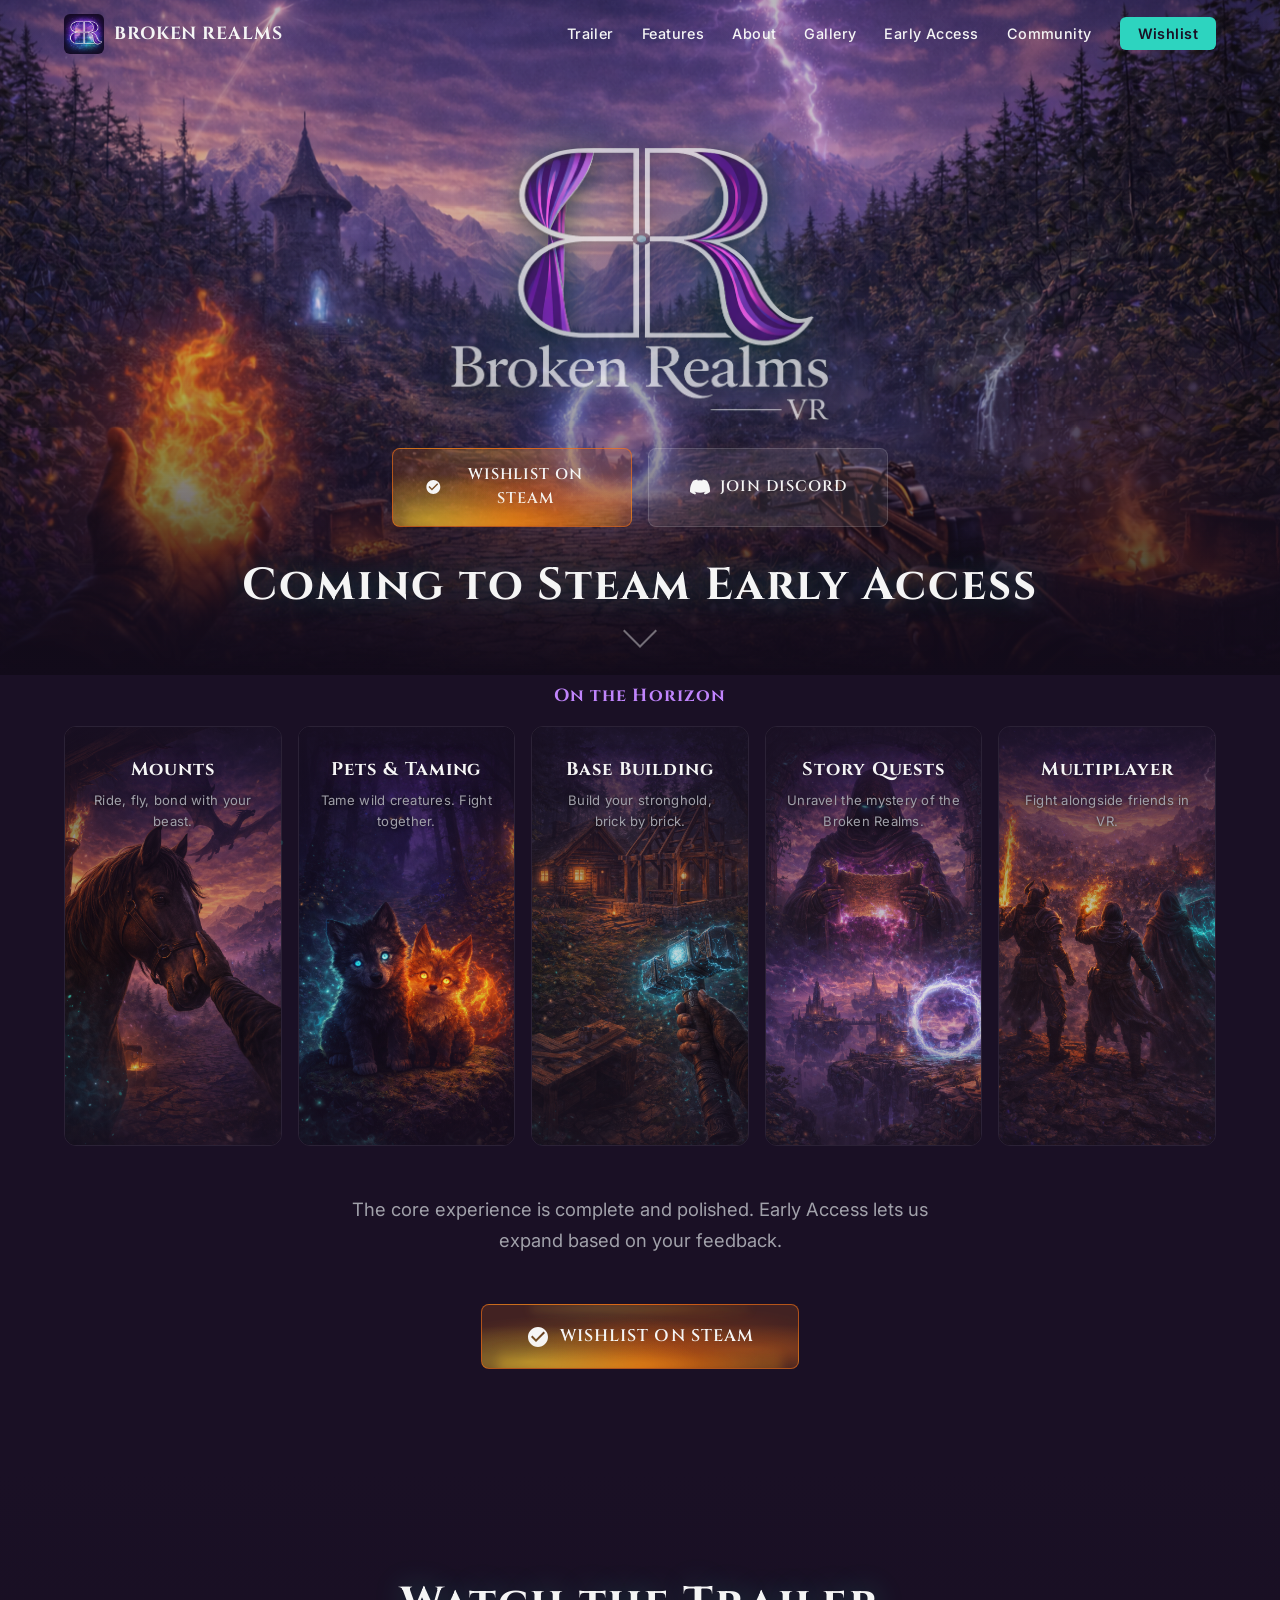
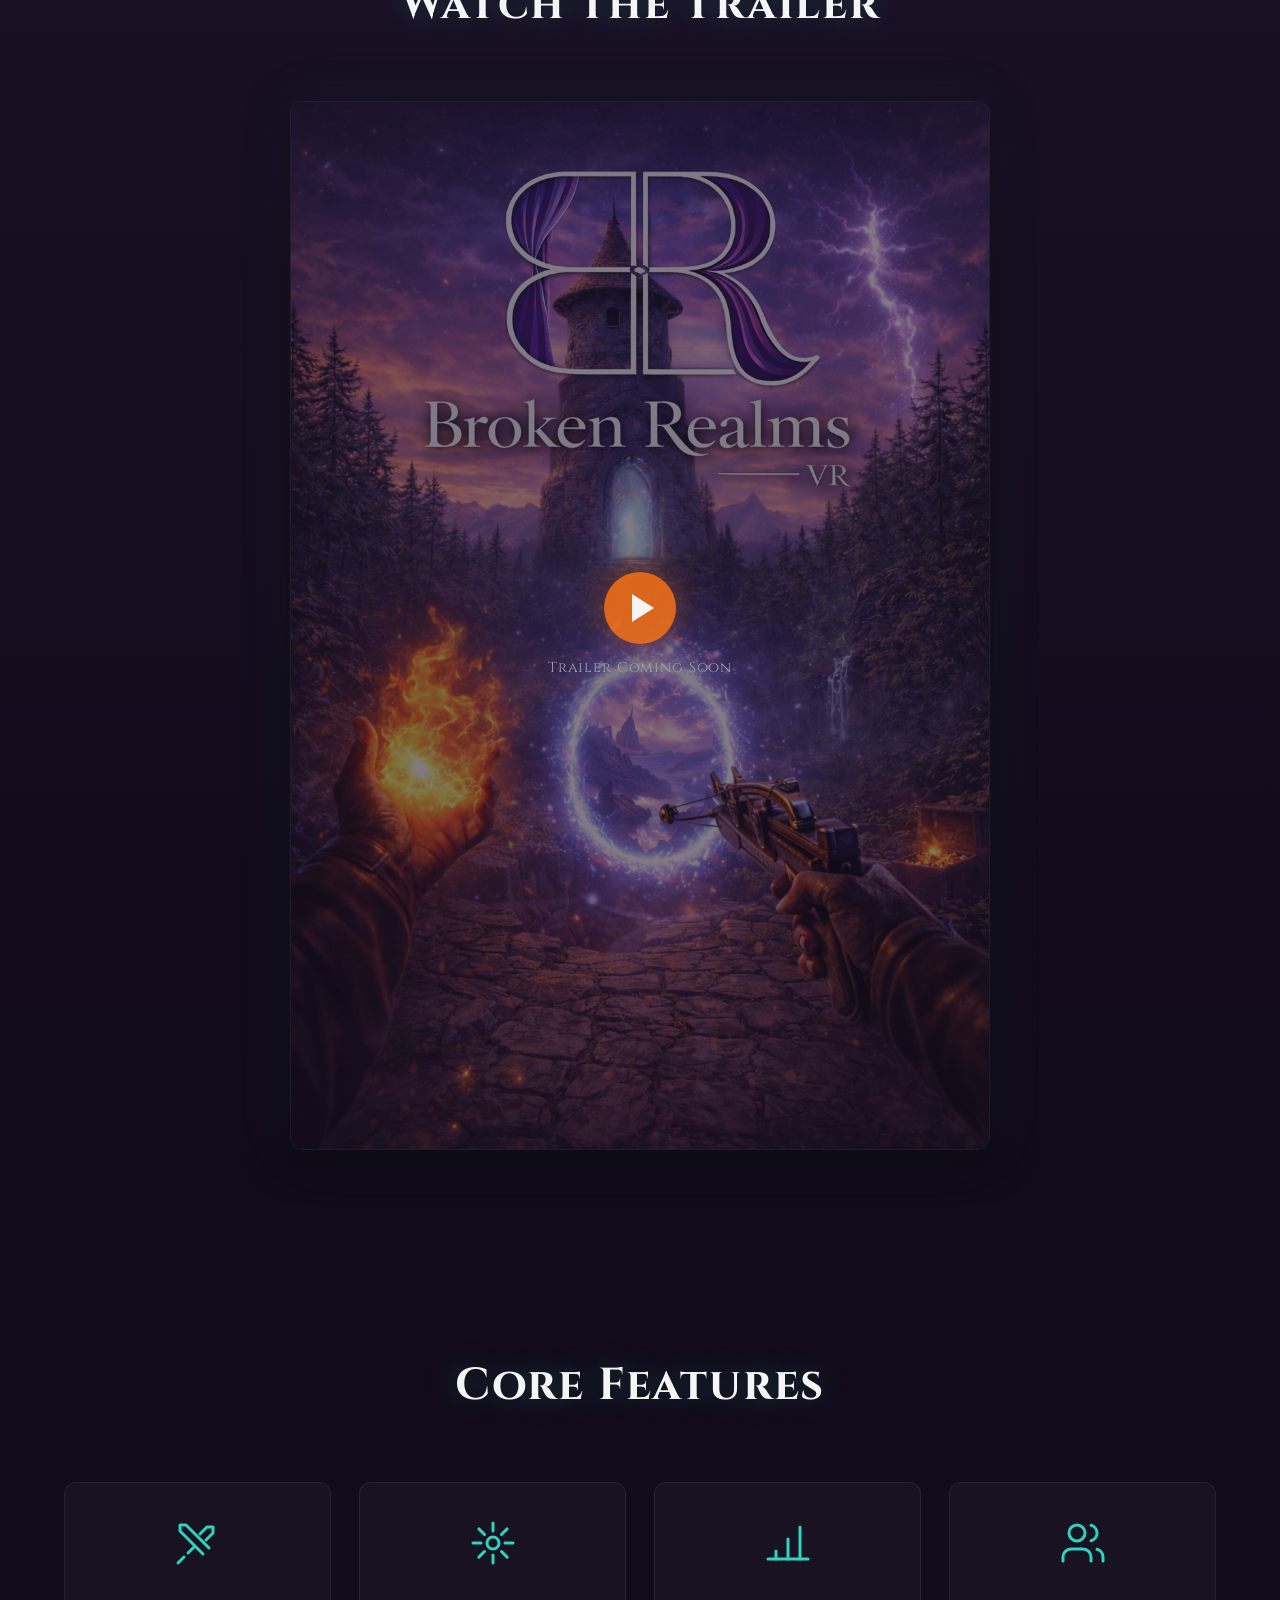
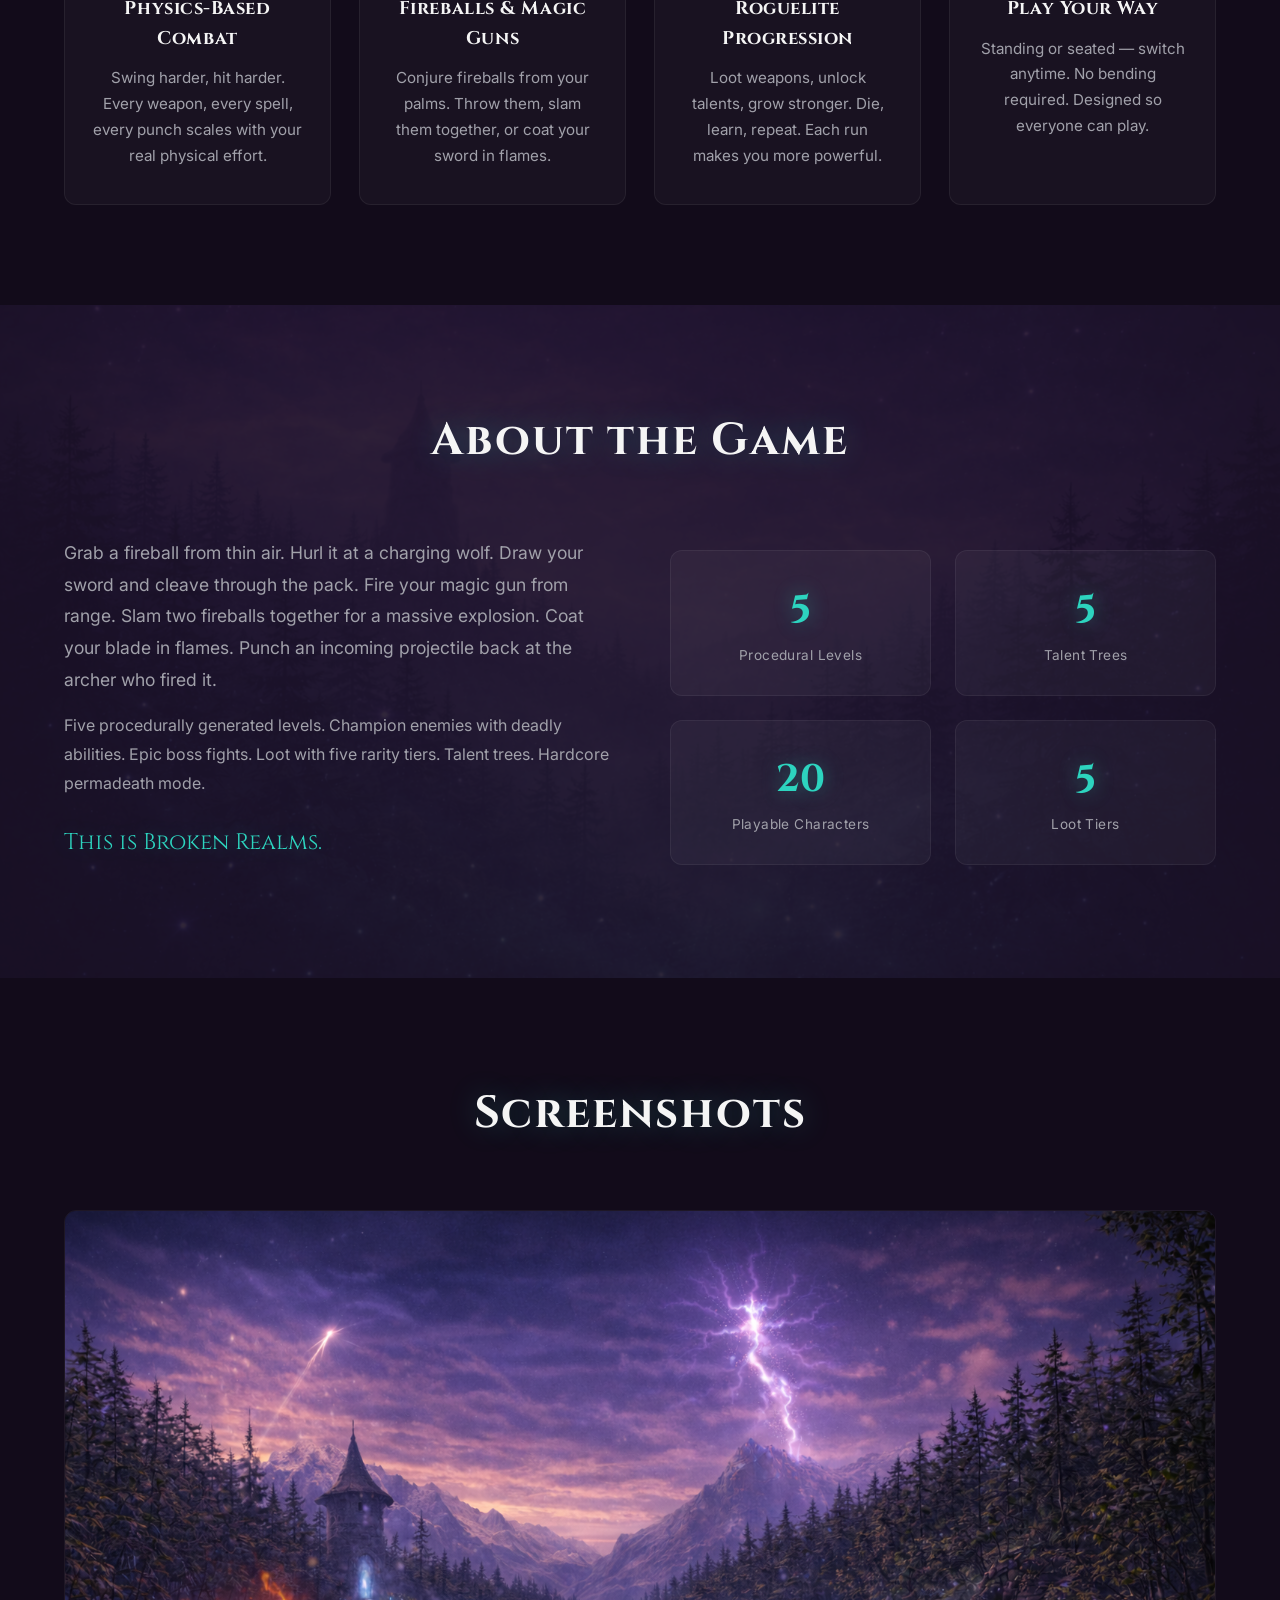
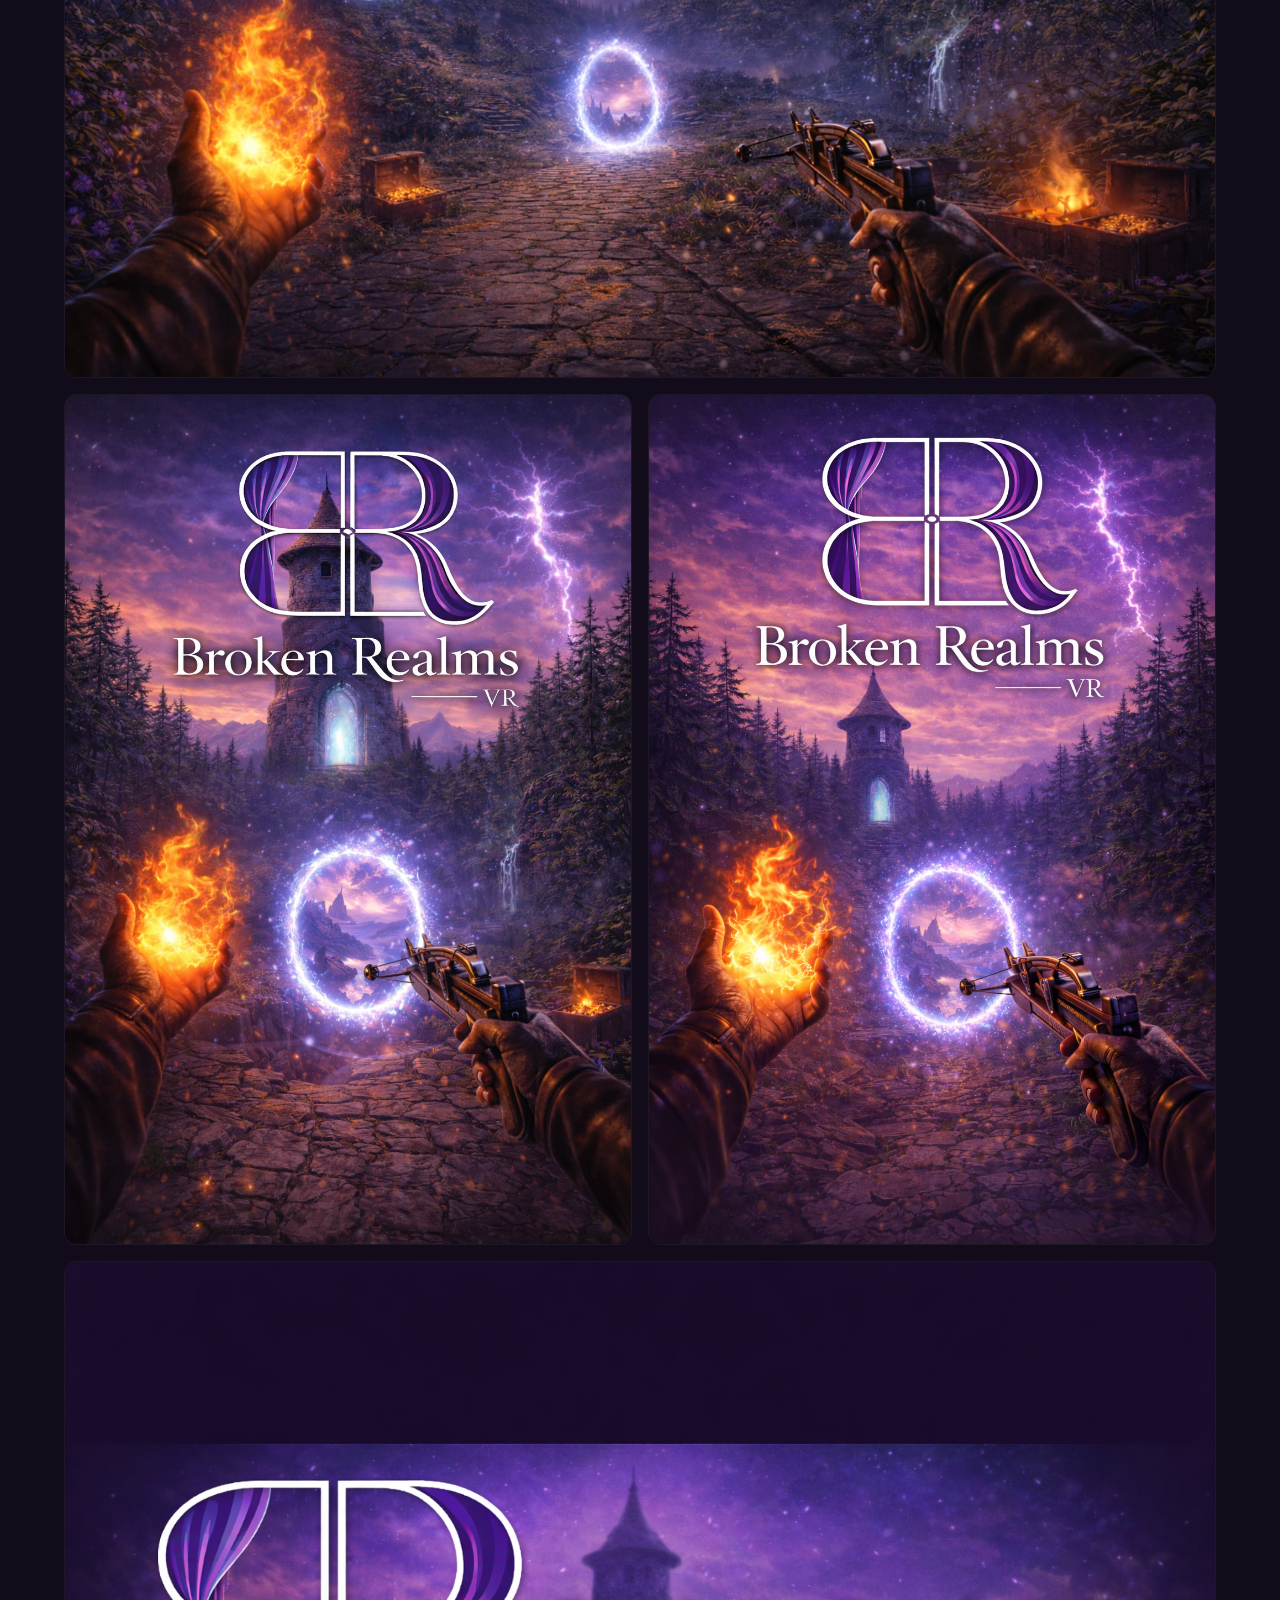
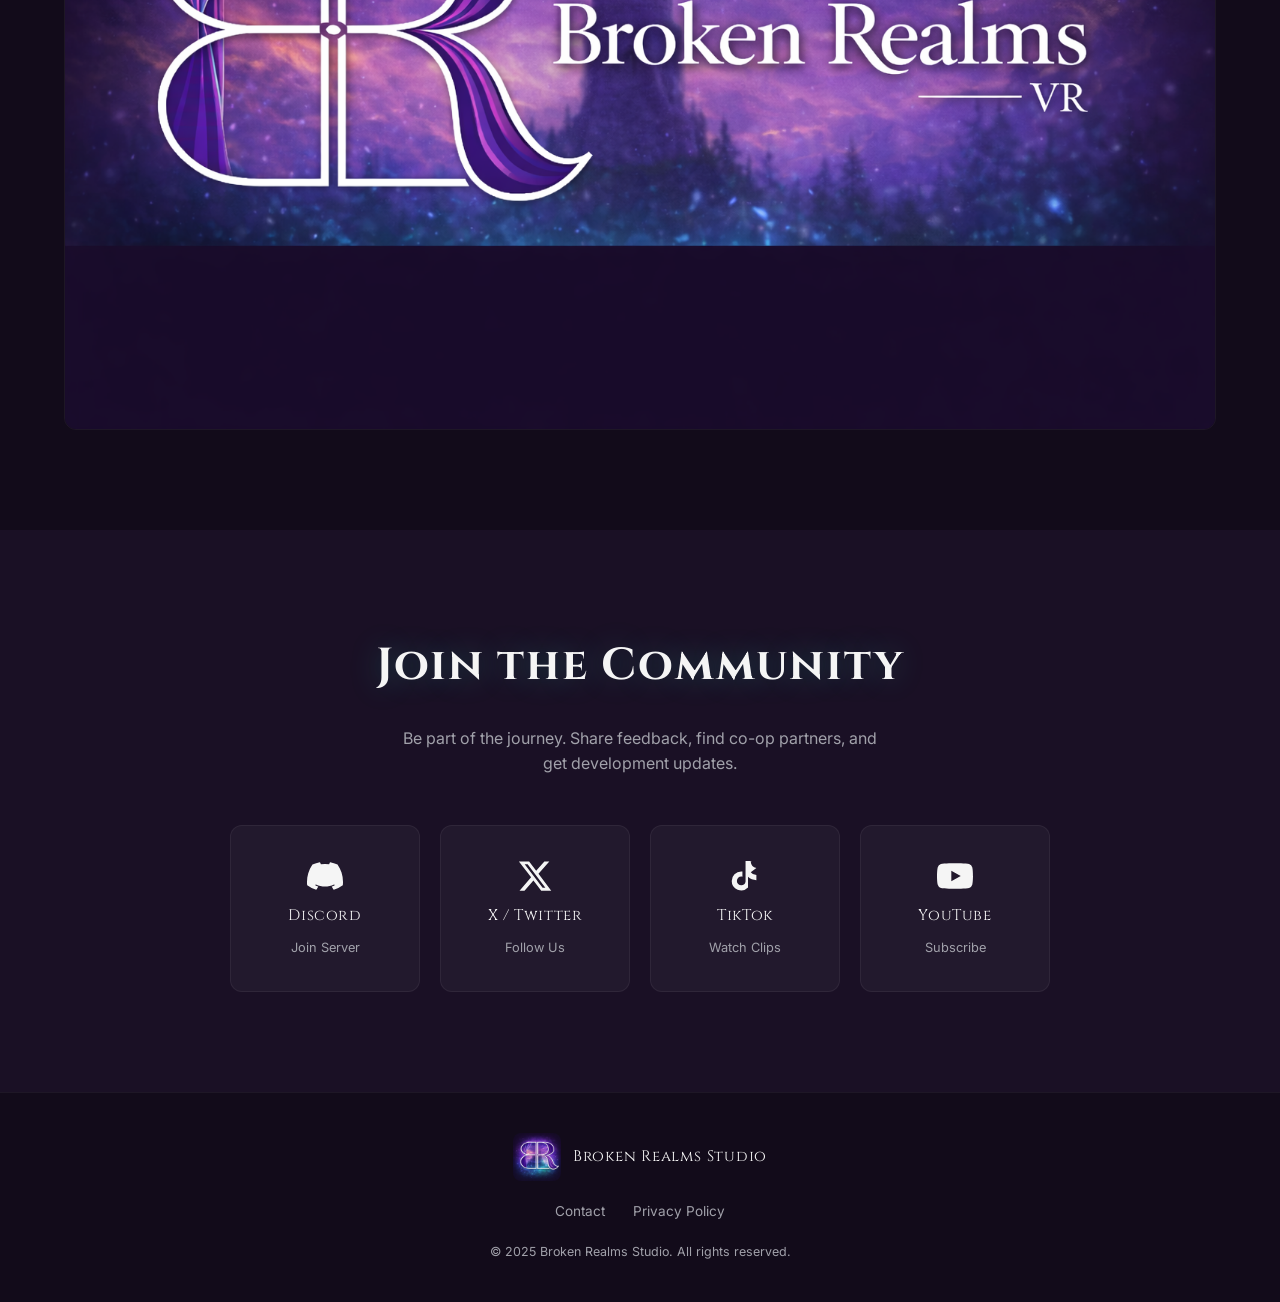
==== commit c57a3abd: "Add contact, privacy, coming-soon pages and wire up all links - Contact page with email (brokenrealm" ====
--- a/index.html
+++ b/index.html
@@ -50,7 +50,7 @@
         <li><a href="#gallery">Gallery</a></li>
         <li><a href="#early-access">Early Access</a></li>
         <li><a href="#community">Community</a></li>
-        <li><a href="https://store.steampowered.com/app/XXXXXXX/Broken_Realms_VR/" target="_blank" rel="noopener" class="nav-cta">Wishlist</a></li>
+        <li><a href="coming-soon.html" class="nav-cta">Wishlist</a></li>
       </ul>
     </div>
   </nav>
@@ -64,11 +64,11 @@
       <div class="hero-content">
         <img src="Media/CutOutWhitePurpleLogo1.png" alt="Broken Realms VR" class="hero-logo">
         <div class="hero-ctas">
-          <a href="https://store.steampowered.com/app/XXXXXXX/Broken_Realms_VR/" target="_blank" rel="noopener" class="btn btn-primary">
+          <a href="coming-soon.html" class="btn btn-primary">
             <svg width="20" height="20" viewBox="0 0 24 24" fill="currentColor" aria-hidden="true"><path d="M12 2C6.48 2 2 6.48 2 12s4.48 10 10 10 10-4.48 10-10S17.52 2 12 2zm-2 15l-5-5 1.41-1.41L10 14.17l7.59-7.59L19 8l-9 9z"/></svg>
             WISHLIST ON STEAM
           </a>
-          <a href="https://discord.gg/brokenrealms" target="_blank" rel="noopener" class="btn btn-secondary">
+          <a href="https://discord.gg/UteQq3Rj" target="_blank" rel="noopener" class="btn btn-secondary">
             <svg width="20" height="20" viewBox="0 0 24 24" fill="currentColor" aria-hidden="true"><path d="M20.317 4.37a19.791 19.791 0 0 0-4.885-1.515.074.074 0 0 0-.079.037c-.21.375-.444.864-.608 1.25a18.27 18.27 0 0 0-5.487 0 12.64 12.64 0 0 0-.617-1.25.077.077 0 0 0-.079-.037A19.736 19.736 0 0 0 3.677 4.37a.07.07 0 0 0-.032.027C.533 9.046-.32 13.58.099 18.057a.082.082 0 0 0 .031.057 19.9 19.9 0 0 0 5.993 3.03.078.078 0 0 0 .084-.028c.462-.63.874-1.295 1.226-1.994a.076.076 0 0 0-.041-.106 13.107 13.107 0 0 1-1.872-.892.077.077 0 0 1-.008-.128 10.2 10.2 0 0 0 .372-.292.074.074 0 0 1 .077-.01c3.928 1.793 8.18 1.793 12.062 0a.074.074 0 0 1 .078.01c.12.098.246.198.373.292a.077.077 0 0 1-.006.127 12.299 12.299 0 0 1-1.873.892.077.077 0 0 0-.041.107c.36.698.772 1.362 1.225 1.993a.076.076 0 0 0 .084.028 19.839 19.839 0 0 0 6.002-3.03.077.077 0 0 0 .032-.054c.5-5.177-.838-9.674-3.549-13.66a.061.061 0 0 0-.031-.03z"/></svg>
             JOIN DISCORD
           </a>
@@ -141,7 +141,7 @@
             </div>
           </div>
           <p class="ea-lead">The core experience is complete and polished. Early Access lets us expand based on your feedback.</p>
-          <a href="https://store.steampowered.com/app/XXXXXXX/Broken_Realms_VR/" target="_blank" rel="noopener" class="btn btn-primary btn-large">
+          <a href="coming-soon.html" class="btn btn-primary btn-large">
             <svg width="24" height="24" viewBox="0 0 24 24" fill="currentColor" aria-hidden="true"><path d="M12 2C6.48 2 2 6.48 2 12s4.48 10 10 10 10-4.48 10-10S17.52 2 12 2zm-2 15l-5-5 1.41-1.41L10 14.17l7.59-7.59L19 8l-9 9z"/></svg>
             WISHLIST ON STEAM
           </a>
@@ -277,22 +277,22 @@
         <h2 class="section-title" data-animate>Join the Community</h2>
         <p class="community-subtitle" data-animate>Be part of the journey. Share feedback, find co-op partners, and get development updates.</p>
         <div class="social-grid" data-animate>
-          <a href="https://discord.gg/brokenrealms" target="_blank" rel="noopener" class="social-card social-discord">
+          <a href="https://discord.gg/UteQq3Rj" target="_blank" rel="noopener" class="social-card social-discord">
             <svg width="36" height="36" viewBox="0 0 24 24" fill="currentColor" aria-hidden="true"><path d="M20.317 4.37a19.791 19.791 0 0 0-4.885-1.515.074.074 0 0 0-.079.037c-.21.375-.444.864-.608 1.25a18.27 18.27 0 0 0-5.487 0 12.64 12.64 0 0 0-.617-1.25.077.077 0 0 0-.079-.037A19.736 19.736 0 0 0 3.677 4.37a.07.07 0 0 0-.032.027C.533 9.046-.32 13.58.099 18.057a.082.082 0 0 0 .031.057 19.9 19.9 0 0 0 5.993 3.03.078.078 0 0 0 .084-.028c.462-.63.874-1.295 1.226-1.994a.076.076 0 0 0-.041-.106 13.107 13.107 0 0 1-1.872-.892.077.077 0 0 1-.008-.128 10.2 10.2 0 0 0 .372-.292.074.074 0 0 1 .077-.01c3.928 1.793 8.18 1.793 12.062 0a.074.074 0 0 1 .078.01c.12.098.246.198.373.292a.077.077 0 0 1-.006.127 12.299 12.299 0 0 1-1.873.892.077.077 0 0 0-.041.107c.36.698.772 1.362 1.225 1.993a.076.076 0 0 0 .084.028 19.839 19.839 0 0 0 6.002-3.03.077.077 0 0 0 .032-.054c.5-5.177-.838-9.674-3.549-13.66a.061.061 0 0 0-.031-.03z"/></svg>
             <span class="social-name">Discord</span>
             <span class="social-action">Join Server</span>
           </a>
-          <a href="https://twitter.com/BrokenRealmsVR" target="_blank" rel="noopener" class="social-card social-twitter">
+          <a href="https://x.com/BrokenRealmsDev" target="_blank" rel="noopener" class="social-card social-twitter">
             <svg width="36" height="36" viewBox="0 0 24 24" fill="currentColor" aria-hidden="true"><path d="M18.244 2.25h3.308l-7.227 8.26 8.502 11.24H16.17l-5.214-6.817L4.99 21.75H1.68l7.73-8.835L1.254 2.25H8.08l4.713 6.231zm-1.161 17.52h1.833L7.084 4.126H5.117z"/></svg>
             <span class="social-name">X / Twitter</span>
             <span class="social-action">Follow Us</span>
           </a>
-          <a href="https://tiktok.com/@brokenrealmsvr" target="_blank" rel="noopener" class="social-card social-tiktok">
+          <a href="https://www.tiktok.com/@brokenrealmsgame" target="_blank" rel="noopener" class="social-card social-tiktok">
             <svg width="36" height="36" viewBox="0 0 24 24" fill="currentColor" aria-hidden="true"><path d="M19.59 6.69a4.83 4.83 0 0 1-3.77-4.25V2h-3.45v13.67a2.89 2.89 0 0 1-2.88 2.5 2.89 2.89 0 0 1 0-5.78c.27 0 .54.04.79.1v-3.5a6.37 6.37 0 0 0-.79-.05A6.34 6.34 0 0 0 3.15 15.3a6.34 6.34 0 0 0 10.86 4.43v-7.15a8.16 8.16 0 0 0 5.58 2.18v-3.44a4.85 4.85 0 0 1-3.77-1.88v-.01z"/><path d="M15.82 2.14V2h.55v.14z"/></svg>
             <span class="social-name">TikTok</span>
             <span class="social-action">Watch Clips</span>
           </a>
-          <a href="https://youtube.com/@BrokenRealmsVR" target="_blank" rel="noopener" class="social-card social-youtube">
+          <a href="https://www.youtube.com/channel/UCaJPAou--gDTywU8178Xd9g" target="_blank" rel="noopener" class="social-card social-youtube">
             <svg width="36" height="36" viewBox="0 0 24 24" fill="currentColor" aria-hidden="true"><path d="M23.498 6.186a3.016 3.016 0 0 0-2.122-2.136C19.505 3.545 12 3.545 12 3.545s-7.505 0-9.377.505A3.017 3.017 0 0 0 .502 6.186C0 8.07 0 12 0 12s0 3.93.502 5.814a3.016 3.016 0 0 0 2.122 2.136c1.871.505 9.376.505 9.376.505s7.505 0 9.377-.505a3.015 3.015 0 0 0 2.122-2.136C24 15.93 24 12 24 12s0-3.93-.502-5.814zM9.545 15.568V8.432L15.818 12l-6.273 3.568z"/></svg>
             <span class="social-name">YouTube</span>
             <span class="social-action">Subscribe</span>
@@ -312,9 +312,8 @@
           <span class="footer-studio">Broken Realms Studio</span>
         </div>
         <nav class="footer-links" aria-label="Footer navigation">
-          <a href="#">Press Kit</a>
-          <a href="#">Contact</a>
-          <a href="#">Privacy Policy</a>
+          <a href="contact.html">Contact</a>
+          <a href="privacy.html">Privacy Policy</a>
         </nav>
         <p class="footer-copy">&copy; 2025 Broken Realms Studio. All rights reserved.</p>
       </div>
--- a/styles.css
+++ b/styles.css
@@ -185,8 +185,8 @@
   background: linear-gradient(
     to bottom,
     rgba(26,16,37,.3) 0%,
-    rgba(26,16,37,.15) 50%,
-    rgba(26,16,37,.45) 78%,
+    rgba(26,16,37,.15) 45%,
+    rgba(26,16,37,.55) 72%,
     var(--dark-alt) 100%
   );
 }
@@ -194,10 +194,10 @@
   position: relative;
   text-align: center;
   padding: 0 24px;
-  max-width: 900px;
+  width: 100%;
 }
 .hero-logo {
-  max-width: min(900px, 85vw);
+  max-width: min(378px, 70vw);
   height: auto;
   margin: 0 auto 28px;
   display: block;
@@ -208,6 +208,10 @@
   gap: 16px;
   justify-content: center;
   flex-wrap: wrap;
+}
+.hero-ctas .btn {
+  width: 240px;
+  justify-content: center;
 }
 
 /* Buttons */
@@ -226,12 +230,65 @@
   transition: transform var(--transition), box-shadow var(--transition), background var(--transition);
 }
 .btn-primary {
-  background: linear-gradient(135deg, var(--orange), #e05a00);
-  color: #fff;
+  background:
+    radial-gradient(ellipse at 15% 90%, rgba(255,220,50,.45) 0%, transparent 45%),
+    radial-gradient(ellipse at 85% 70%, rgba(249,115,22,.4) 0%, transparent 40%),
+    radial-gradient(ellipse at 50% 100%, rgba(255,80,0,.5) 0%, transparent 55%),
+    radial-gradient(ellipse at 35% 50%, rgba(255,160,20,.2) 0%, transparent 50%),
+    radial-gradient(ellipse at 65% 40%, rgba(255,100,0,.15) 0%, transparent 45%),
+    rgba(249,115,22,.18);
+  color: var(--text);
+  border: 1px solid rgba(249,115,22,.6);
+  position: relative;
+  overflow: hidden;
+}
+.btn-primary::before {
+  content: '';
+  position: absolute;
+  bottom: -4px;
+  left: 5%;
+  width: 90%;
+  height: 60%;
+  background:
+    radial-gradient(ellipse at 20% 100%, rgba(255,200,50,.5) 0%, transparent 50%),
+    radial-gradient(ellipse at 50% 100%, rgba(255,120,0,.45) 0%, transparent 55%),
+    radial-gradient(ellipse at 80% 100%, rgba(255,160,20,.4) 0%, transparent 50%);
+  filter: blur(5px);
+  pointer-events: none;
+  animation: flicker 3s ease-in-out infinite alternate;
+}
+.btn-primary::after {
+  content: '';
+  position: absolute;
+  top: -2px;
+  left: 15%;
+  width: 70%;
+  height: 40%;
+  background:
+    radial-gradient(ellipse at 30% 0%, rgba(255,220,80,.25) 0%, transparent 50%),
+    radial-gradient(ellipse at 70% 0%, rgba(255,160,20,.2) 0%, transparent 45%);
+  filter: blur(4px);
+  pointer-events: none;
+  animation: flicker 2.5s ease-in-out .5s infinite alternate;
+}
+@keyframes flicker {
+  0% { opacity: .6; transform: scaleY(1); }
+  25% { opacity: 1; transform: scaleY(1.1); }
+  50% { opacity: .5; transform: scaleY(.9); }
+  75% { opacity: .95; transform: scaleY(1.05); }
+  100% { opacity: .7; transform: scaleY(1); }
 }
 .btn-primary:hover {
   transform: translateY(-2px);
   box-shadow: var(--glow-orange);
+  background:
+    radial-gradient(ellipse at 15% 90%, rgba(255,220,50,.6) 0%, transparent 45%),
+    radial-gradient(ellipse at 85% 70%, rgba(249,115,22,.55) 0%, transparent 40%),
+    radial-gradient(ellipse at 50% 100%, rgba(255,80,0,.6) 0%, transparent 55%),
+    radial-gradient(ellipse at 35% 50%, rgba(255,160,20,.3) 0%, transparent 50%),
+    radial-gradient(ellipse at 65% 40%, rgba(255,100,0,.25) 0%, transparent 45%),
+    rgba(249,115,22,.3);
+  border-color: rgba(249,115,22,.9);
 }
 .btn-secondary {
   background: rgba(255,255,255,.08);
@@ -521,7 +578,7 @@
   font-size: 1.1rem;
   letter-spacing: .06em;
   color: var(--pink);
-  margin-bottom: 32px;
+  margin-bottom: 16px;
 }
 
 /* ---- Roadmap image cards ---- */
@@ -734,6 +791,7 @@
 
   .hero-ctas { flex-direction: column; align-items: center; }
   .btn { width: 100%; max-width: 300px; justify-content: center; }
+  .hero-ctas .btn { width: 100%; max-width: 300px; }
 
   .gallery-grid { grid-template-columns: 1fr; }
   .gallery-item--wide { grid-column: span 1; }
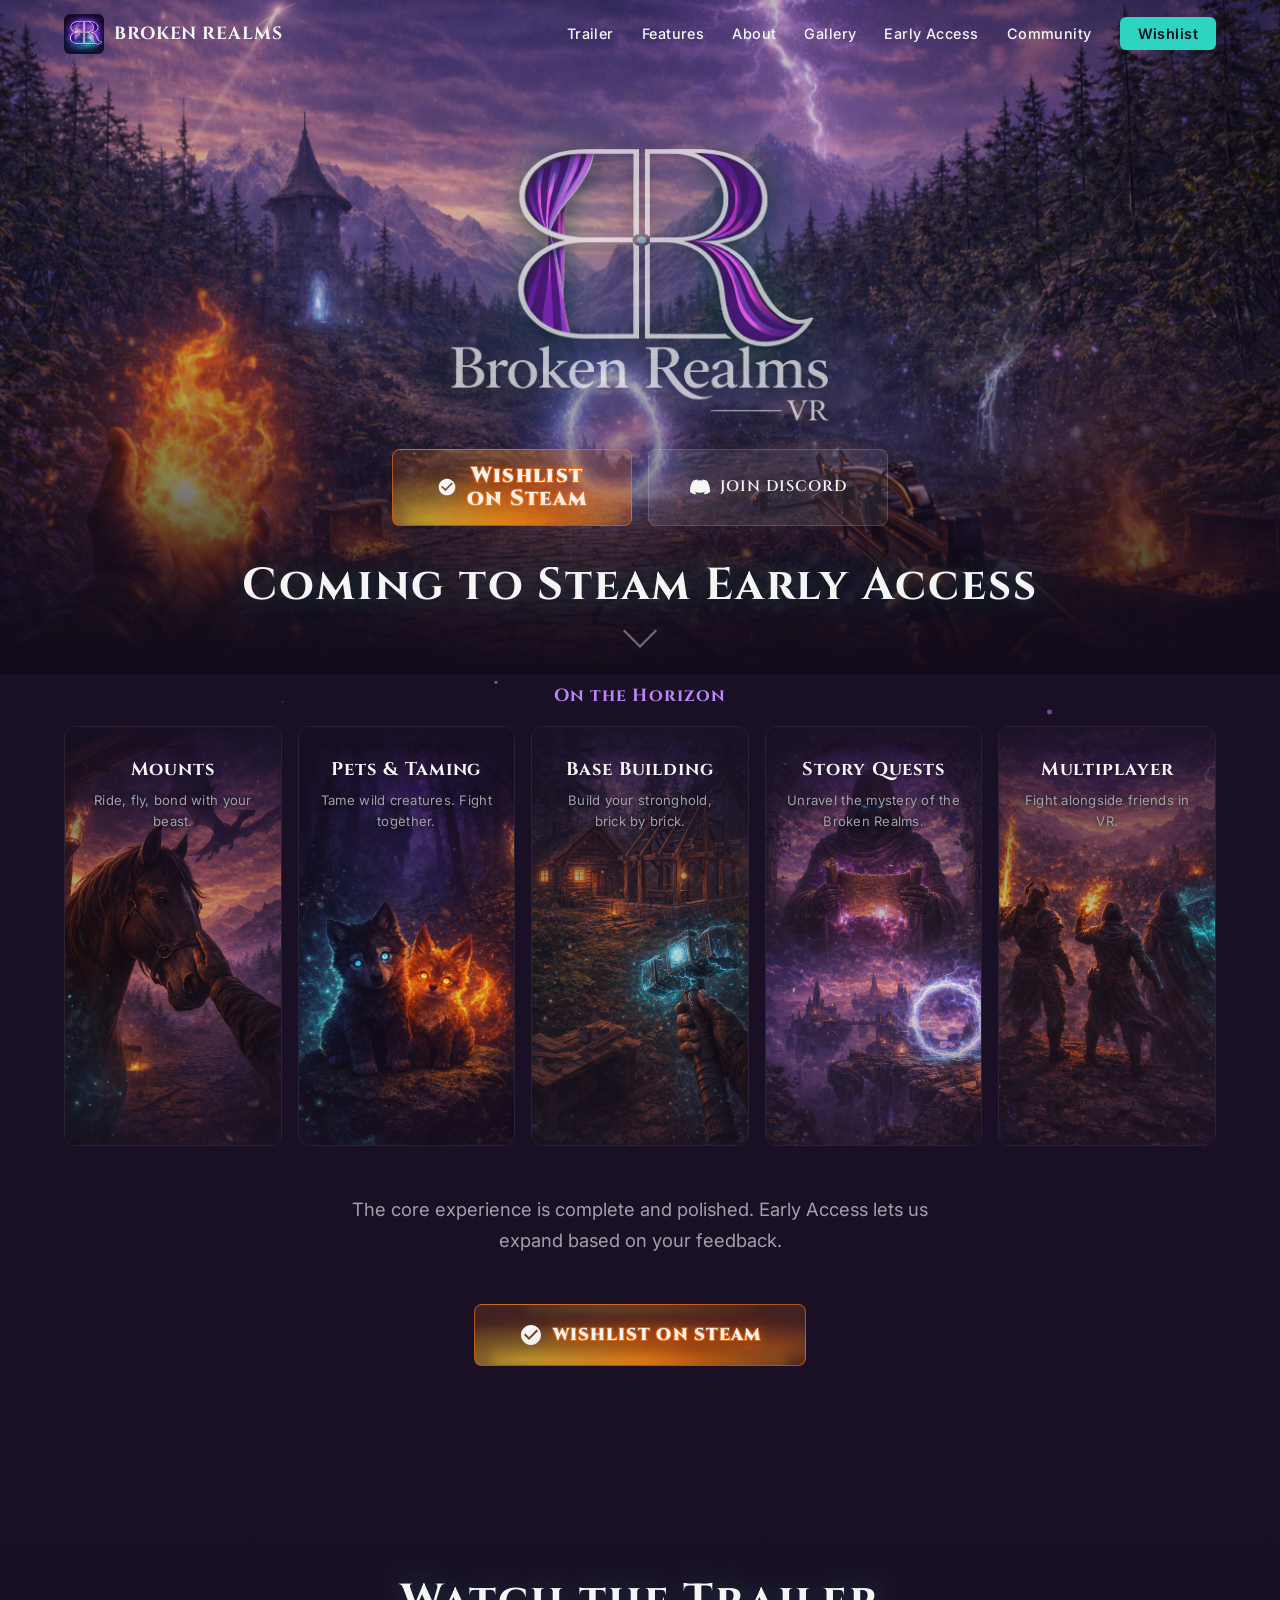
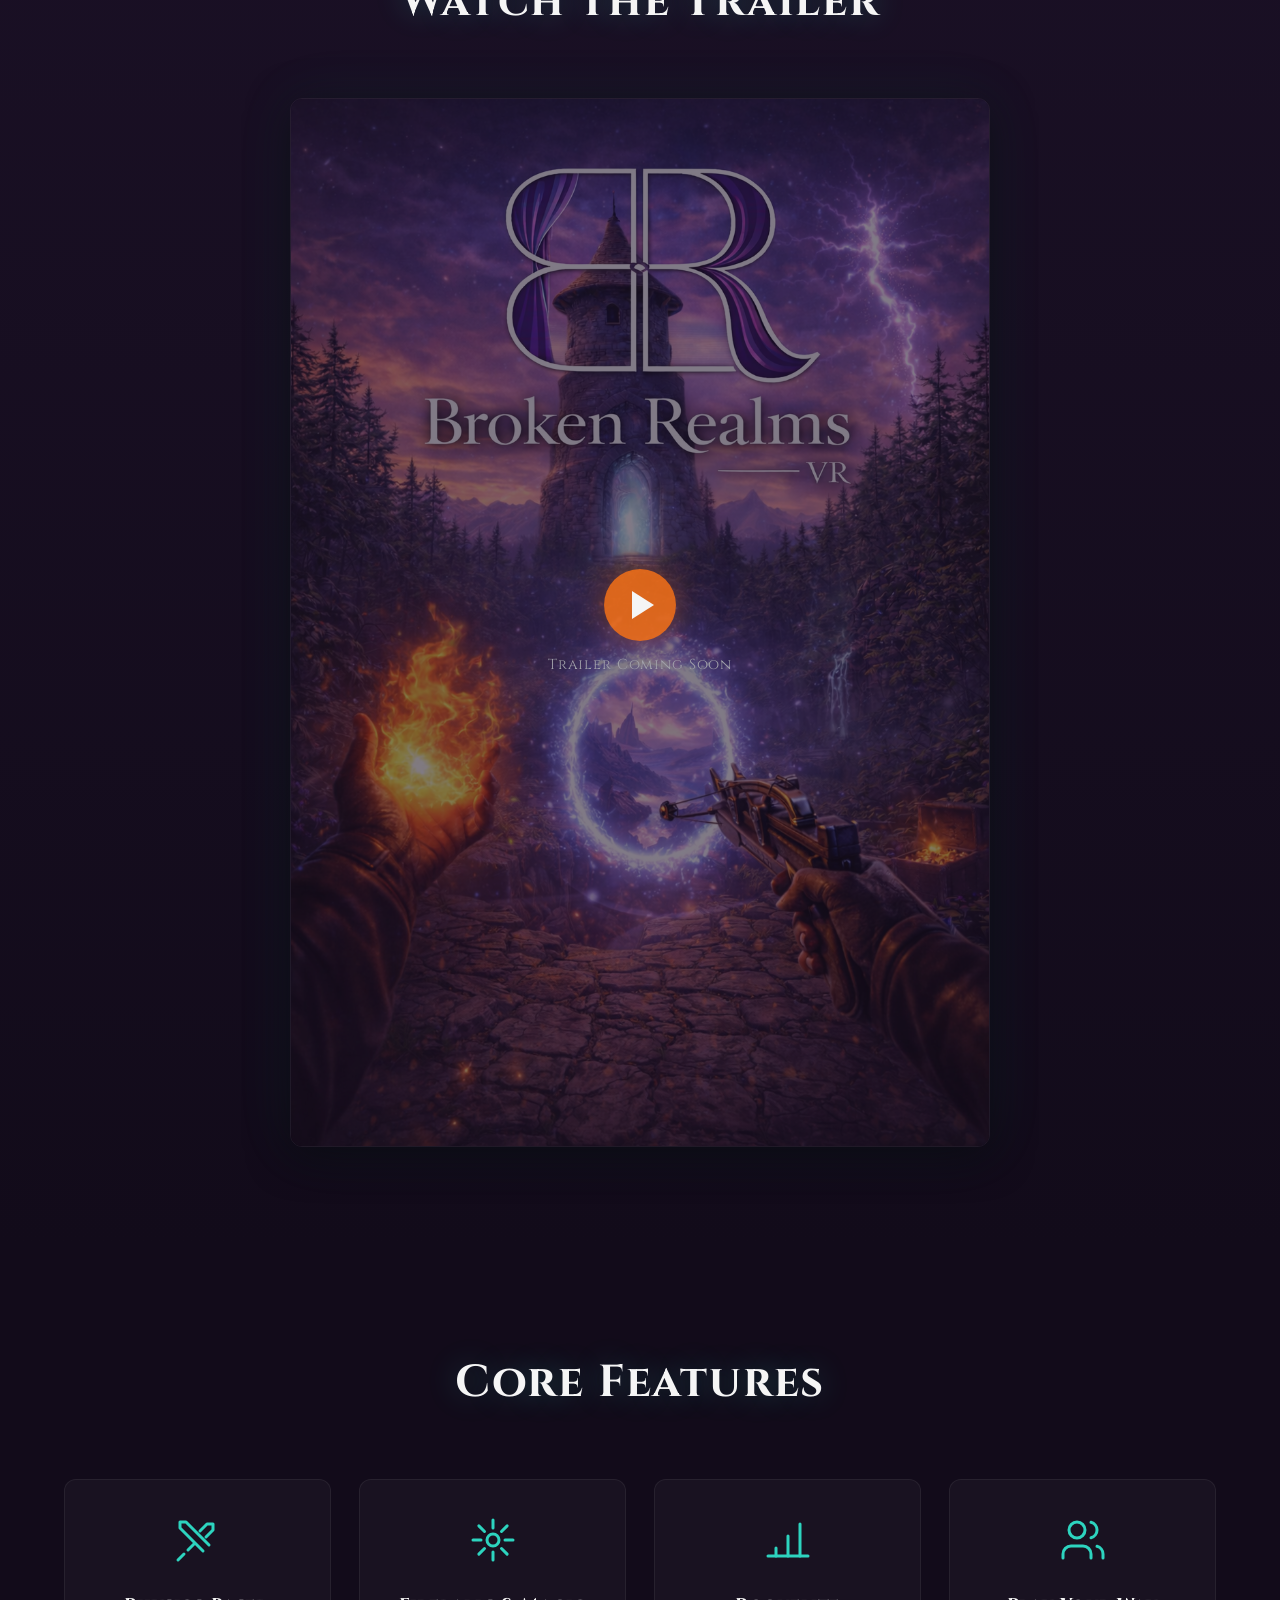
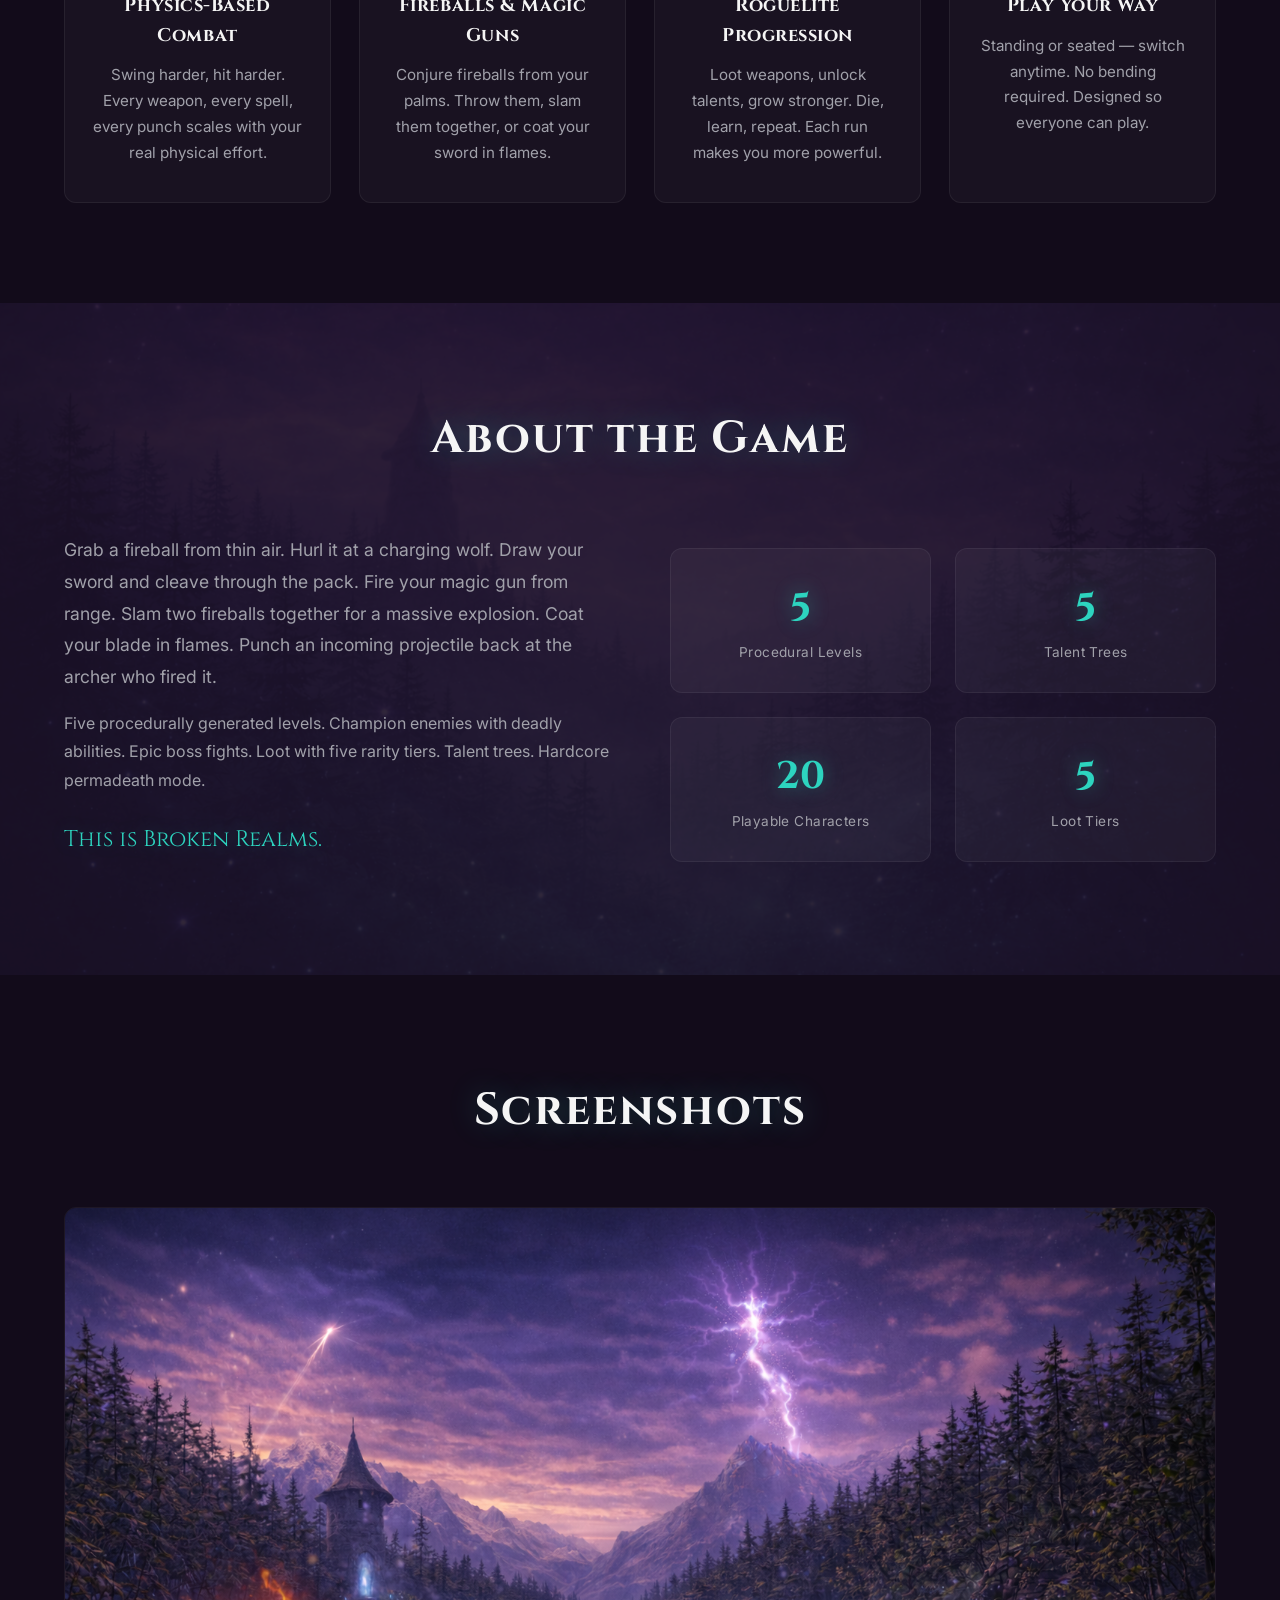
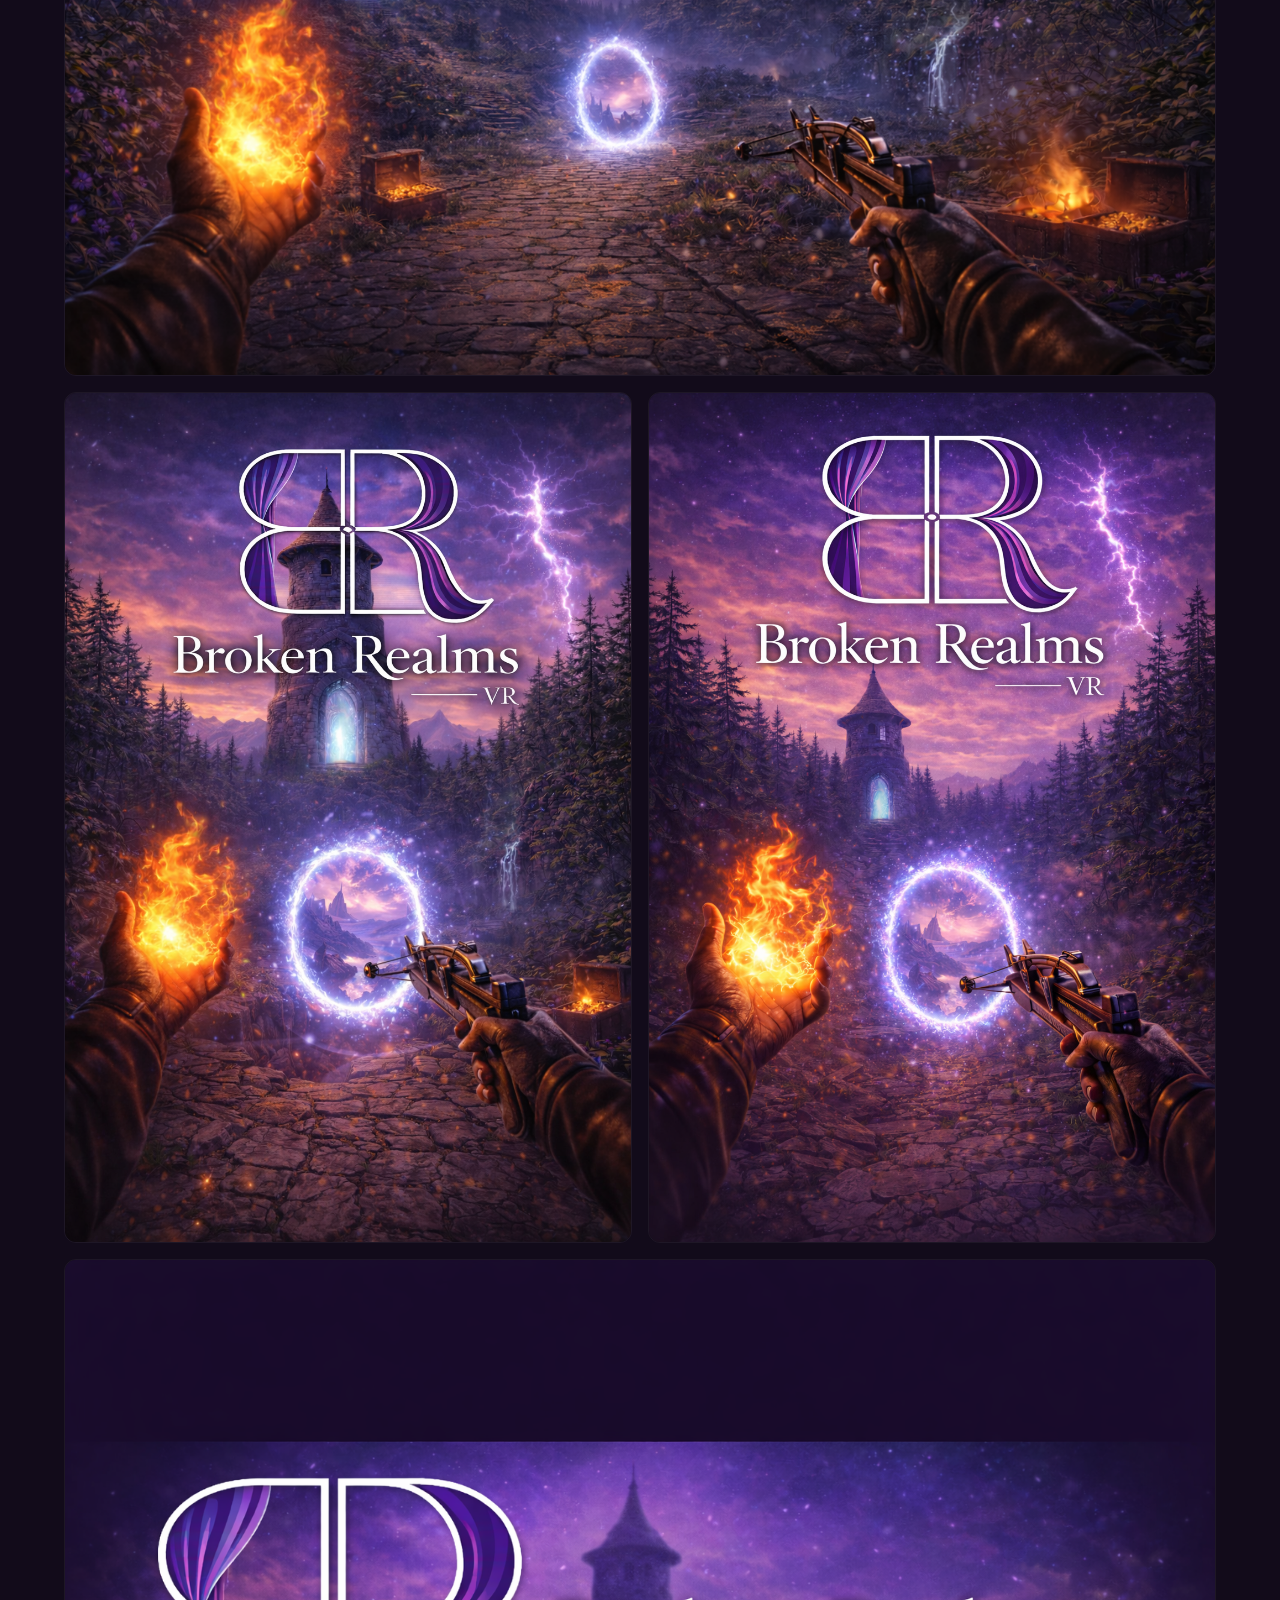
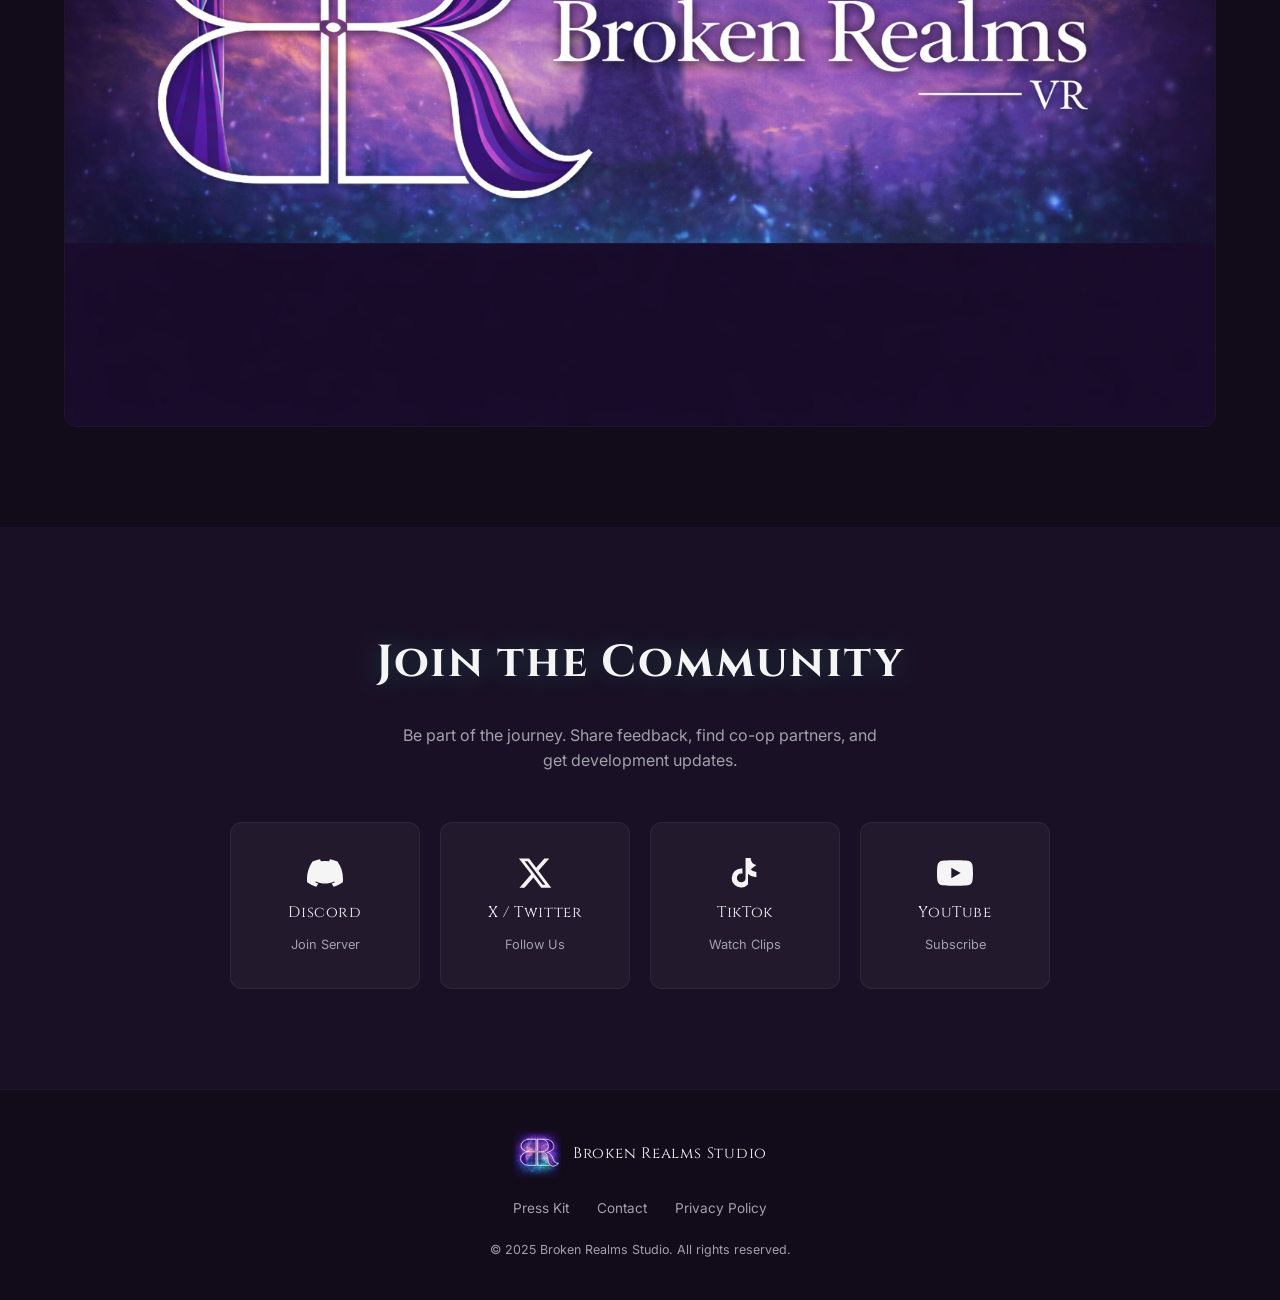
==== commit 1fca762a: "Add press kit page, update wishlist button styling - New press-kit.html with fact sheet, features, m" ====
--- a/index.html
+++ b/index.html
@@ -66,7 +66,7 @@
         <div class="hero-ctas">
           <a href="coming-soon.html" class="btn btn-primary">
             <svg width="20" height="20" viewBox="0 0 24 24" fill="currentColor" aria-hidden="true"><path d="M12 2C6.48 2 2 6.48 2 12s4.48 10 10 10 10-4.48 10-10S17.52 2 12 2zm-2 15l-5-5 1.41-1.41L10 14.17l7.59-7.59L19 8l-9 9z"/></svg>
-            WISHLIST ON STEAM
+            Wishlist<br>on Steam
           </a>
           <a href="https://discord.gg/UteQq3Rj" target="_blank" rel="noopener" class="btn btn-secondary">
             <svg width="20" height="20" viewBox="0 0 24 24" fill="currentColor" aria-hidden="true"><path d="M20.317 4.37a19.791 19.791 0 0 0-4.885-1.515.074.074 0 0 0-.079.037c-.21.375-.444.864-.608 1.25a18.27 18.27 0 0 0-5.487 0 12.64 12.64 0 0 0-.617-1.25.077.077 0 0 0-.079-.037A19.736 19.736 0 0 0 3.677 4.37a.07.07 0 0 0-.032.027C.533 9.046-.32 13.58.099 18.057a.082.082 0 0 0 .031.057 19.9 19.9 0 0 0 5.993 3.03.078.078 0 0 0 .084-.028c.462-.63.874-1.295 1.226-1.994a.076.076 0 0 0-.041-.106 13.107 13.107 0 0 1-1.872-.892.077.077 0 0 1-.008-.128 10.2 10.2 0 0 0 .372-.292.074.074 0 0 1 .077-.01c3.928 1.793 8.18 1.793 12.062 0a.074.074 0 0 1 .078.01c.12.098.246.198.373.292a.077.077 0 0 1-.006.127 12.299 12.299 0 0 1-1.873.892.077.077 0 0 0-.041.107c.36.698.772 1.362 1.225 1.993a.076.076 0 0 0 .084.028 19.839 19.839 0 0 0 6.002-3.03.077.077 0 0 0 .032-.054c.5-5.177-.838-9.674-3.549-13.66a.061.061 0 0 0-.031-.03z"/></svg>
@@ -312,6 +312,7 @@
           <span class="footer-studio">Broken Realms Studio</span>
         </div>
         <nav class="footer-links" aria-label="Footer navigation">
+          <a href="press-kit.html">Press Kit</a>
           <a href="contact.html">Contact</a>
           <a href="privacy.html">Privacy Policy</a>
         </nav>
--- a/styles.css
+++ b/styles.css
@@ -239,6 +239,16 @@
     rgba(249,115,22,.18);
   color: var(--text);
   border: 1px solid rgba(249,115,22,.6);
+  font-size: 1.35rem;
+  font-weight: 900;
+  line-height: 1.1;
+  text-shadow:
+    -1px -1px 0 rgba(249,115,22,.5),
+     1px -1px 0 rgba(249,115,22,.5),
+    -1px  1px 0 rgba(249,115,22,.5),
+     1px  1px 0 rgba(249,115,22,.5),
+     0 0 12px rgba(249,115,22,.6),
+     0 0 24px rgba(249,115,22,.3);
   position: relative;
   overflow: hidden;
 }
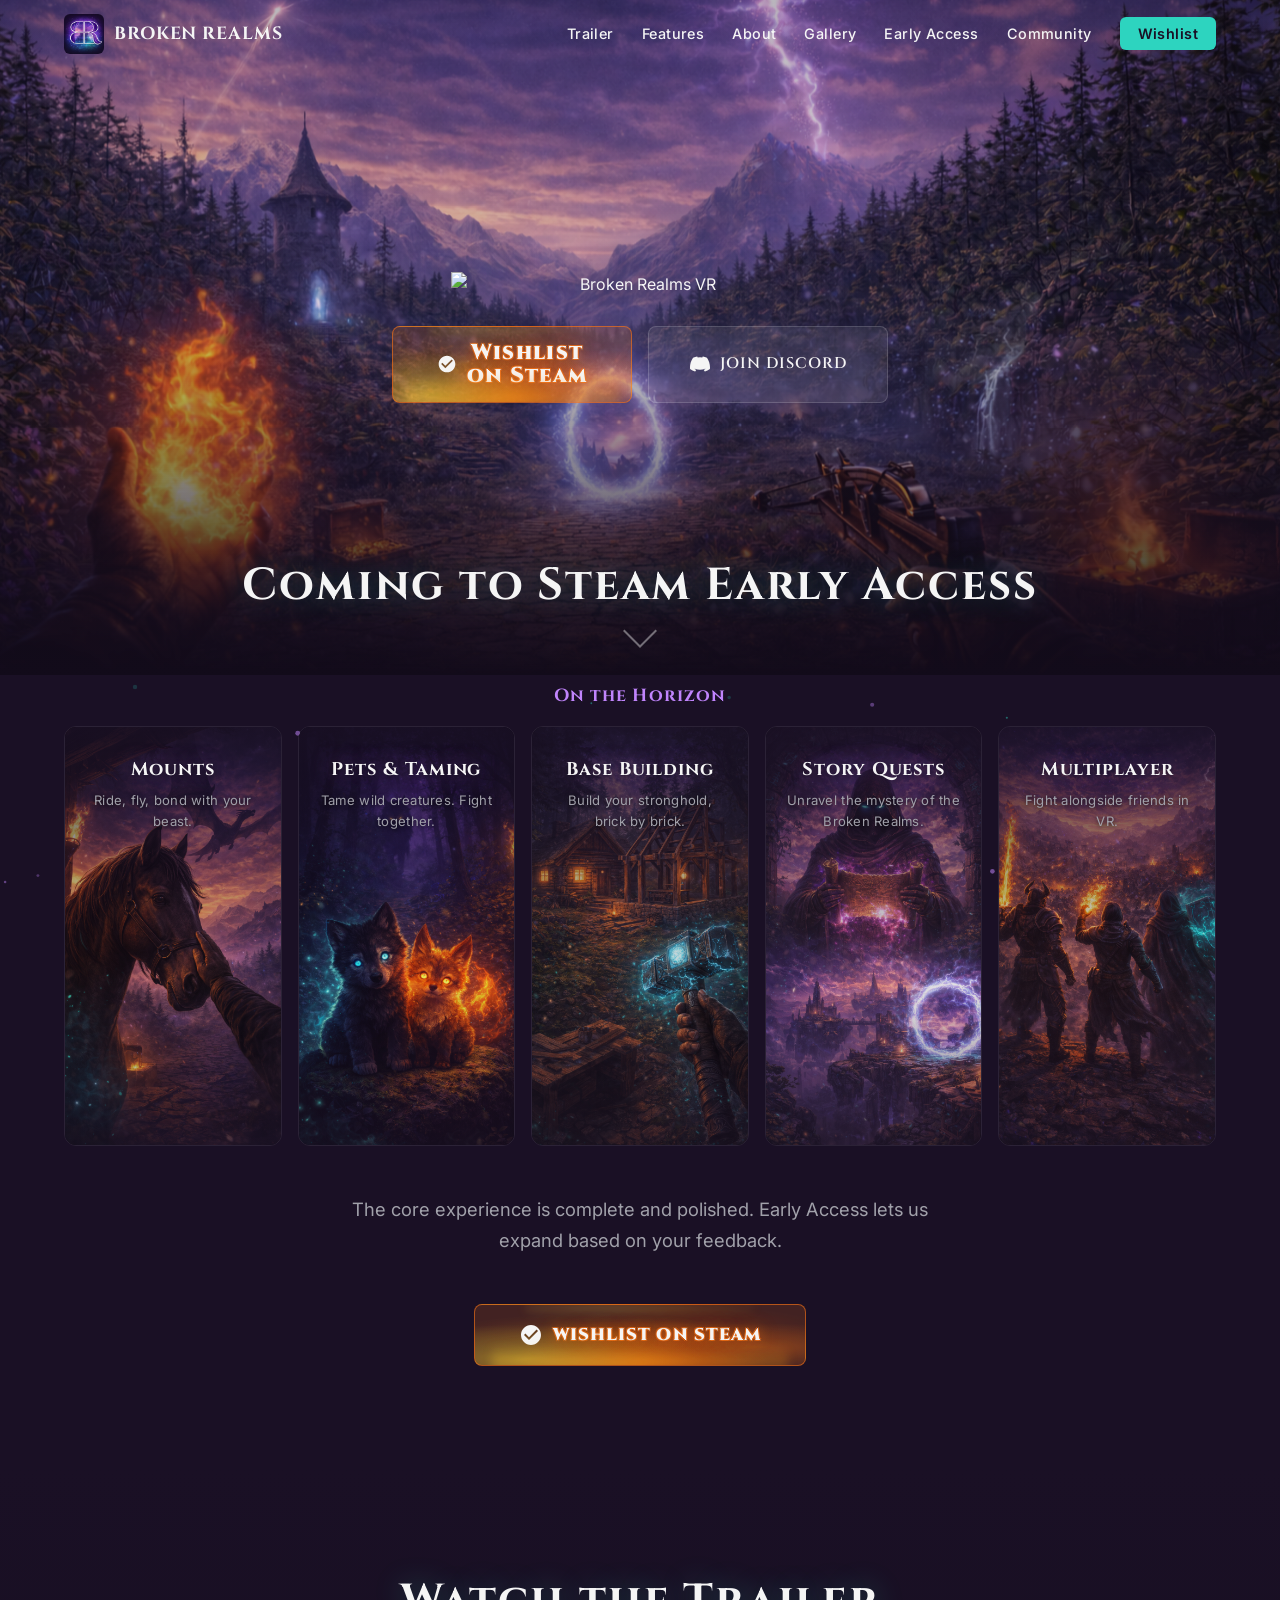
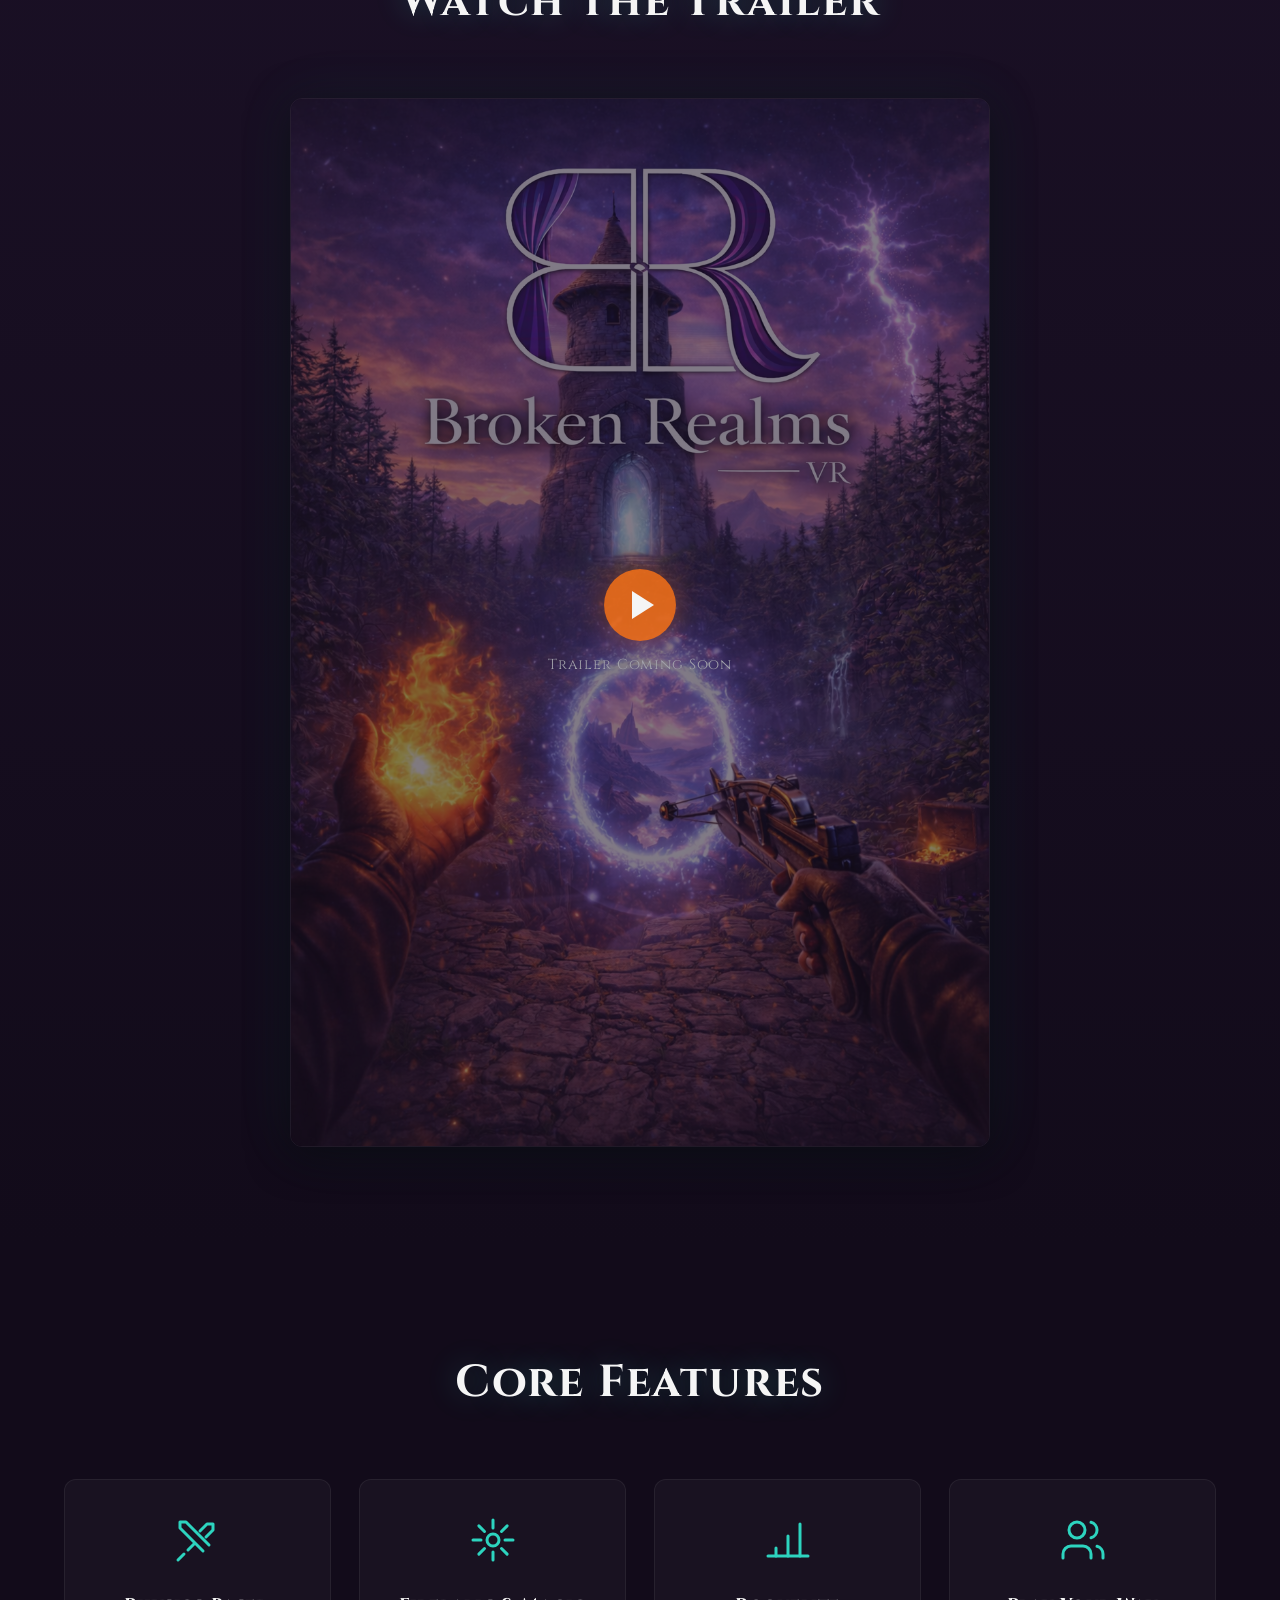
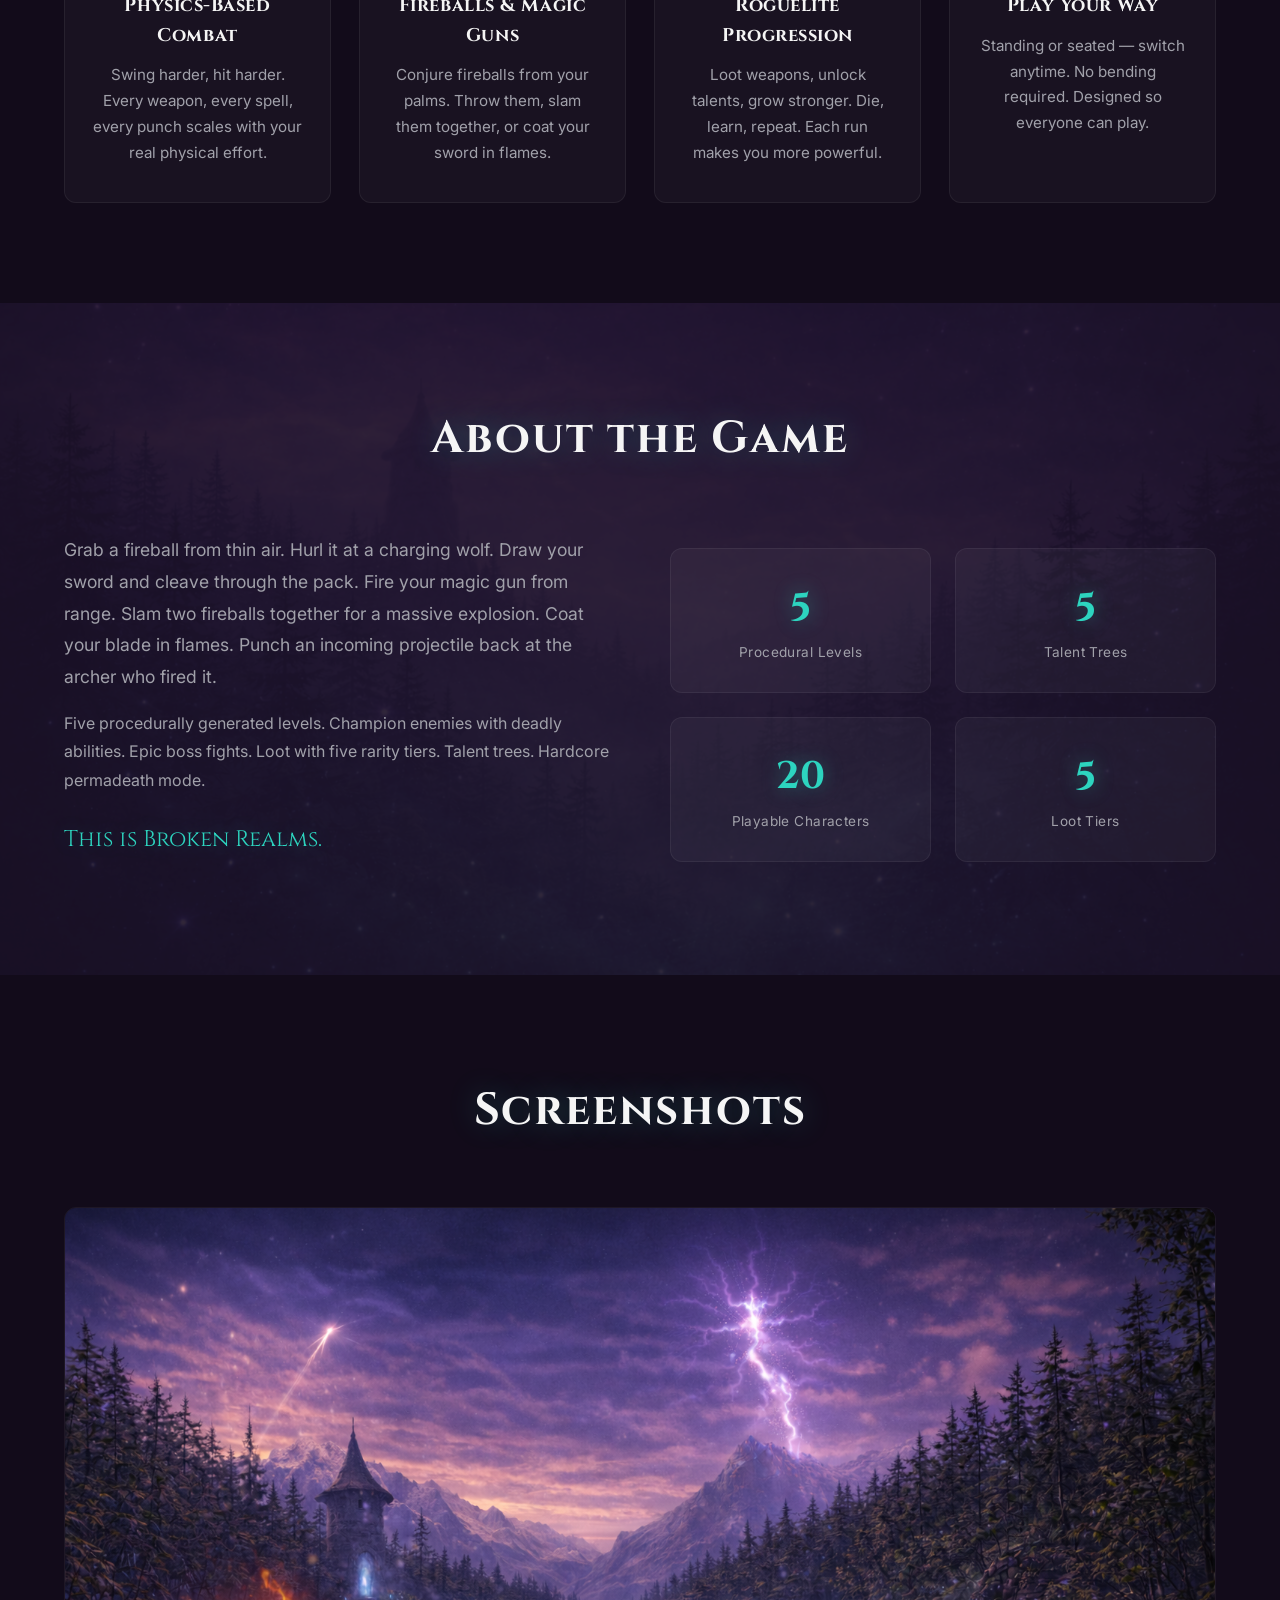
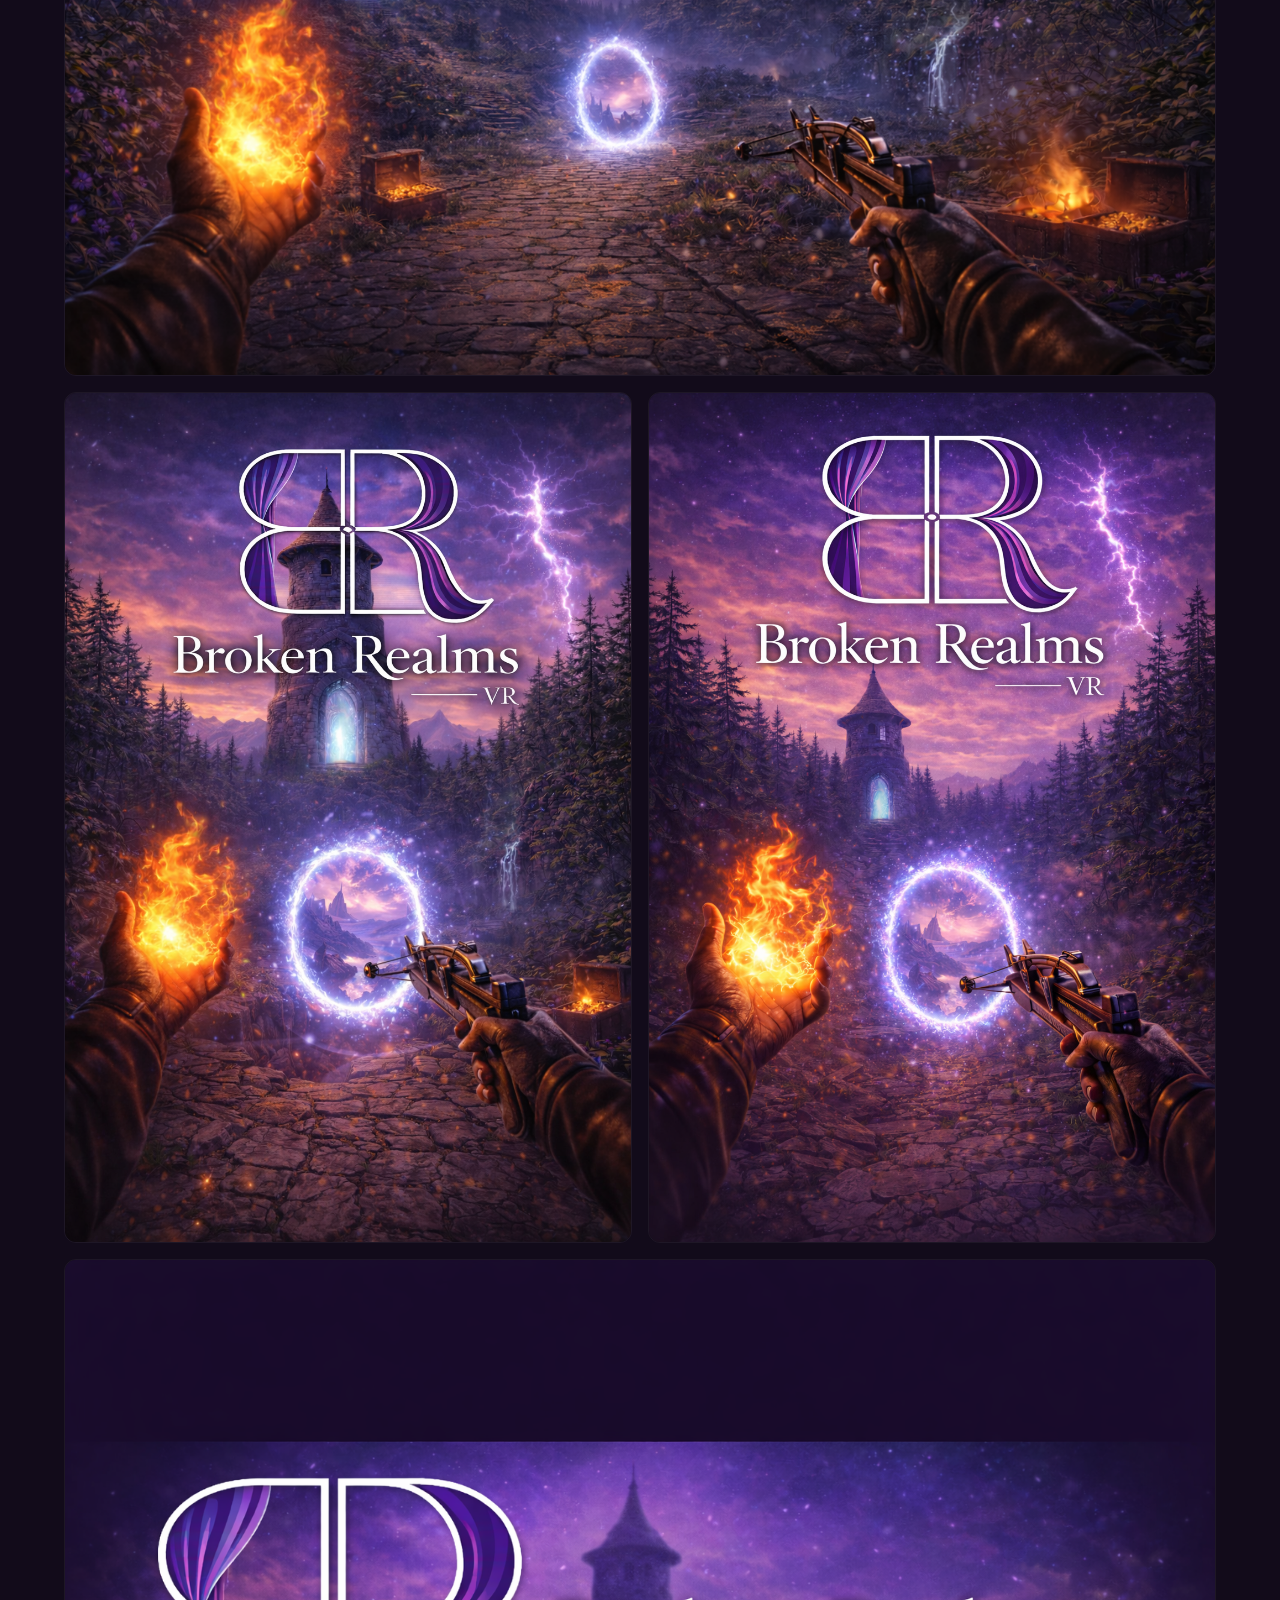
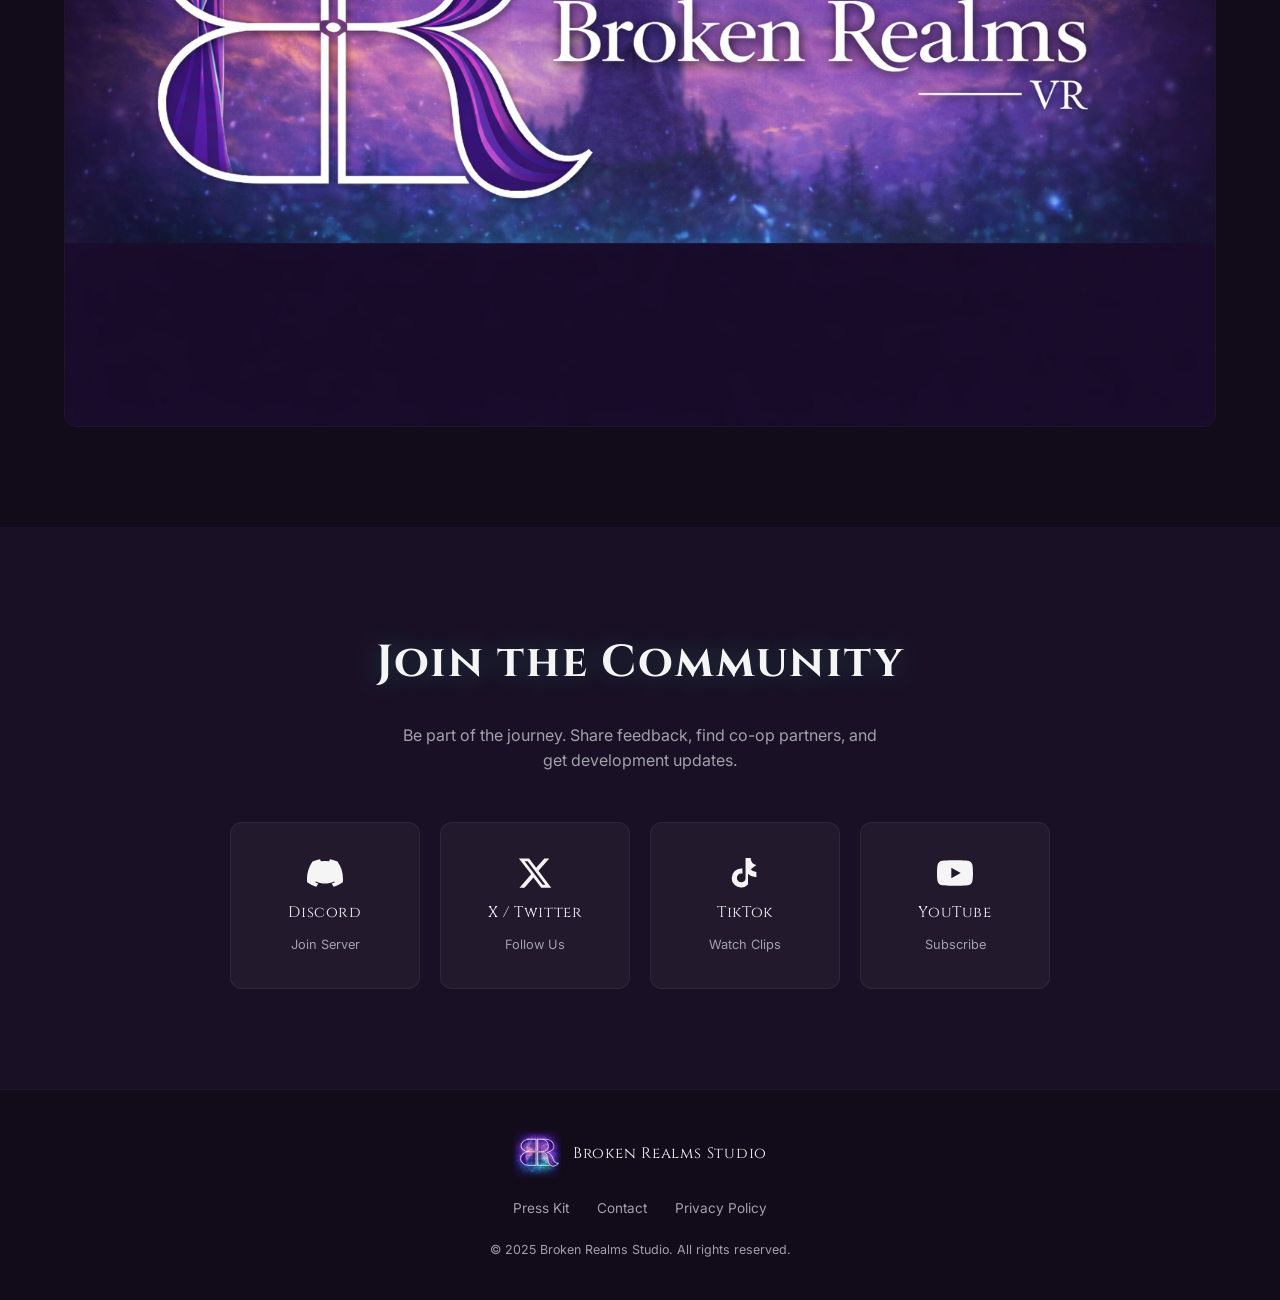
==== commit 94c5435b: "Swap hero and press kit logo to CutOutWhitePurpleLogo2_Clean.png New logo includes full "Broken Real" ====
--- a/index.html
+++ b/index.html
@@ -62,7 +62,7 @@
       <div class="hero-bg" role="img" aria-label="Broken Realms VR key art"></div>
       <div class="hero-overlay"></div>
       <div class="hero-content">
-        <img src="Media/CutOutWhitePurpleLogo1.png" alt="Broken Realms VR" class="hero-logo">
+        <img src="Media/CutOutWhitePurpleLogo2_Clean.png" alt="Broken Realms VR" class="hero-logo">
         <div class="hero-ctas">
           <a href="coming-soon.html" class="btn btn-primary">
             <svg width="20" height="20" viewBox="0 0 24 24" fill="currentColor" aria-hidden="true"><path d="M12 2C6.48 2 2 6.48 2 12s4.48 10 10 10 10-4.48 10-10S17.52 2 12 2zm-2 15l-5-5 1.41-1.41L10 14.17l7.59-7.59L19 8l-9 9z"/></svg>
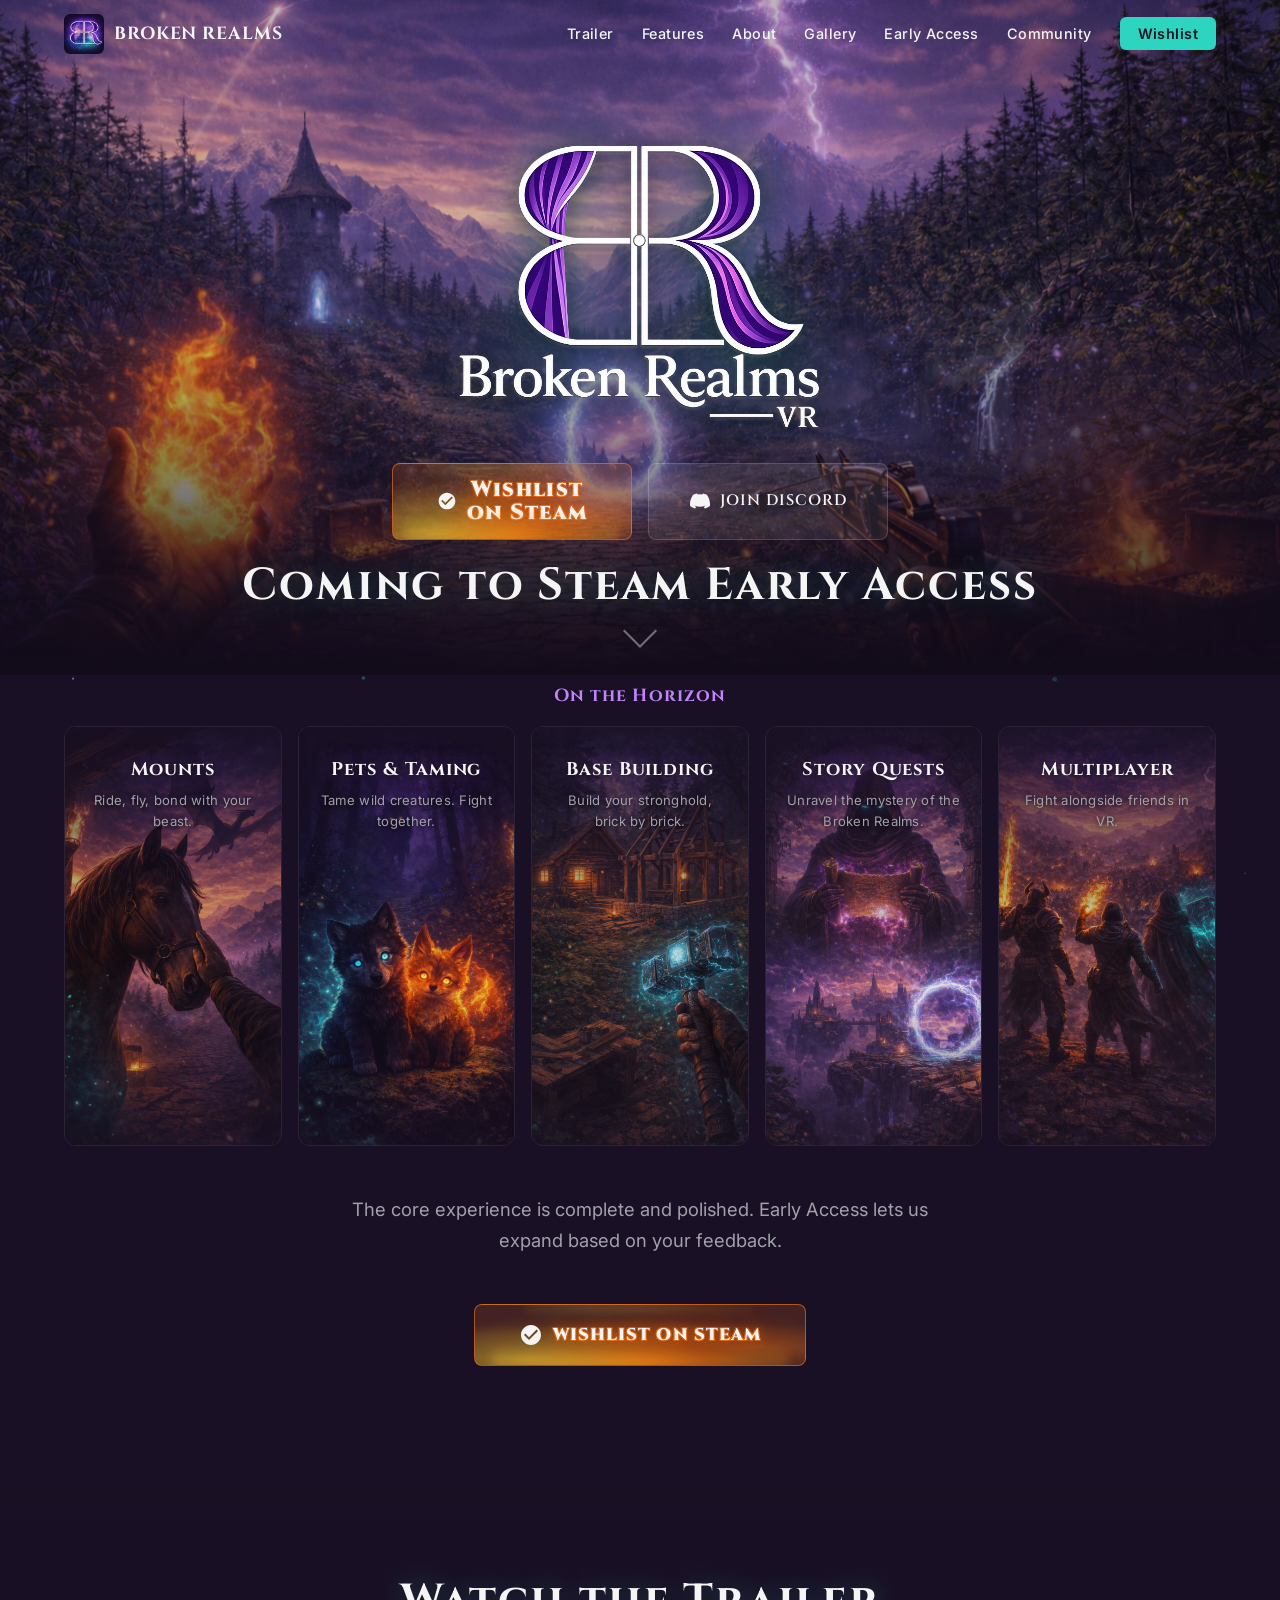
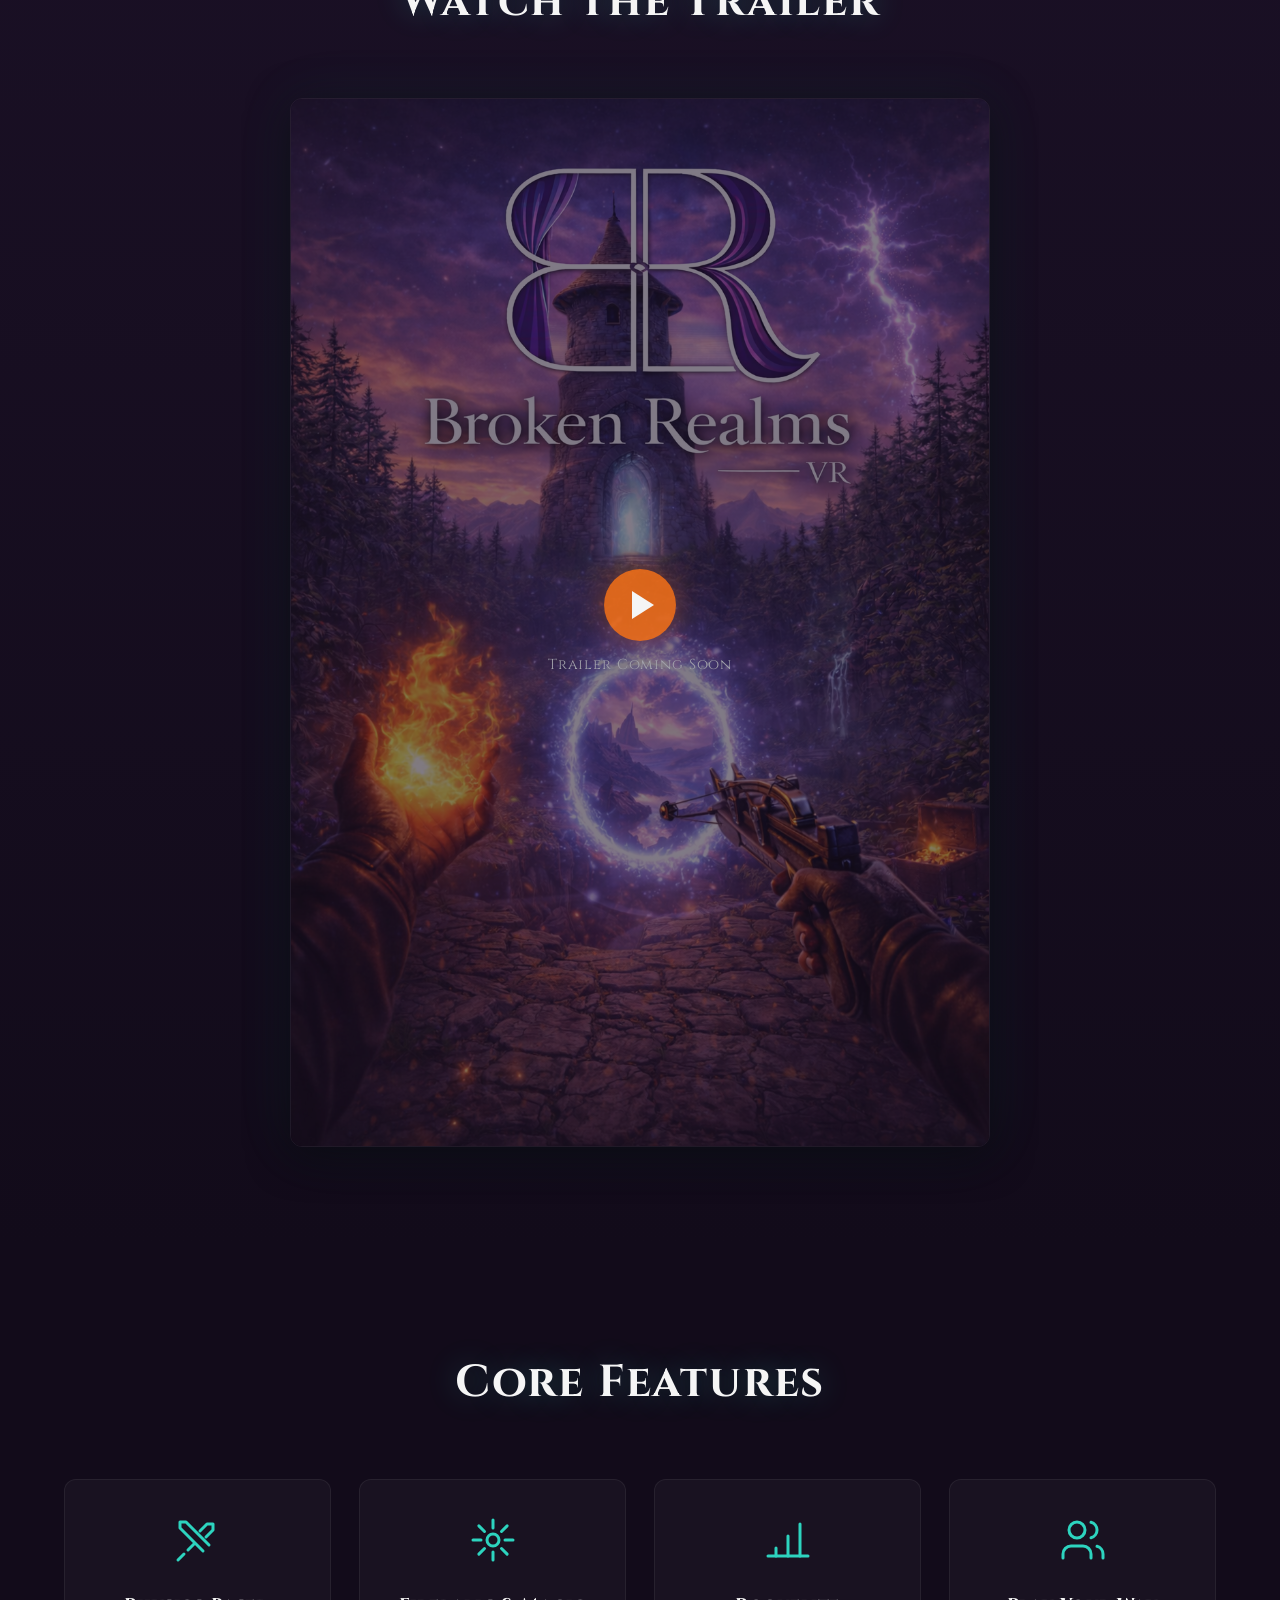
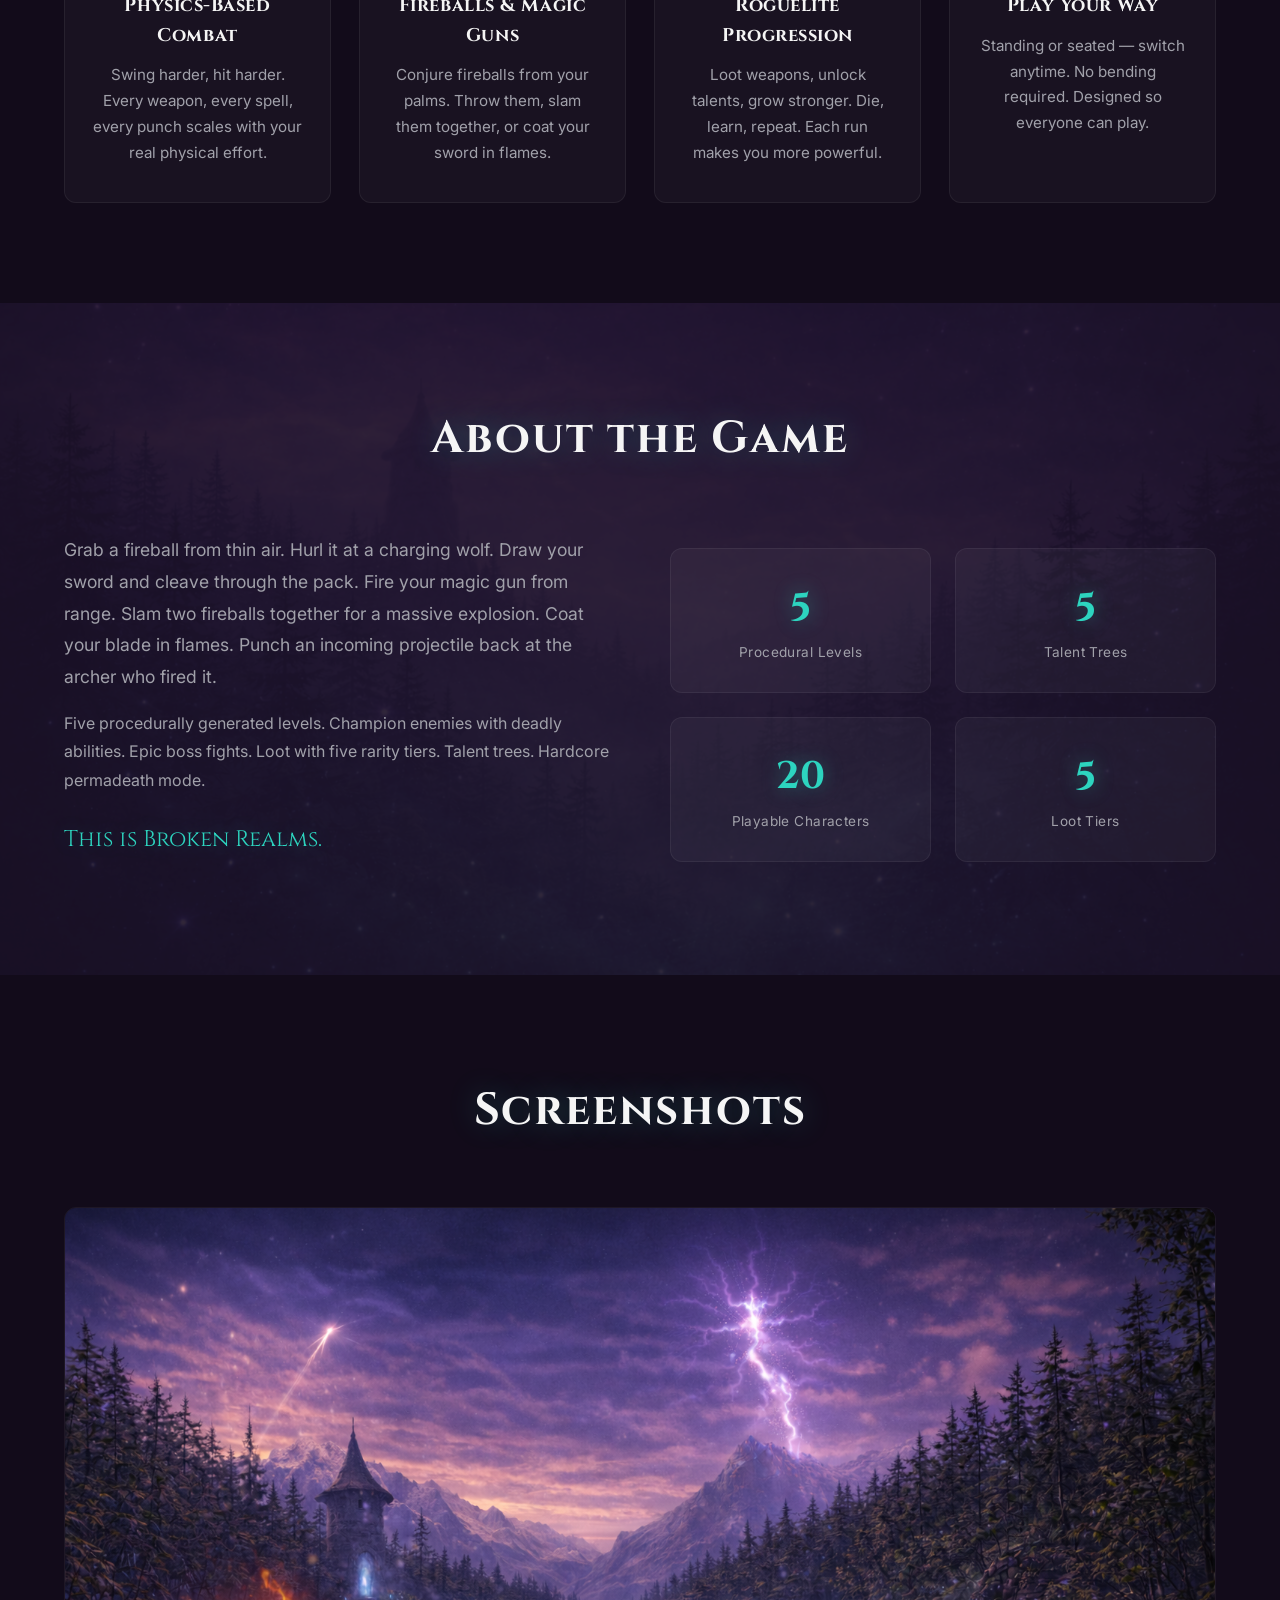
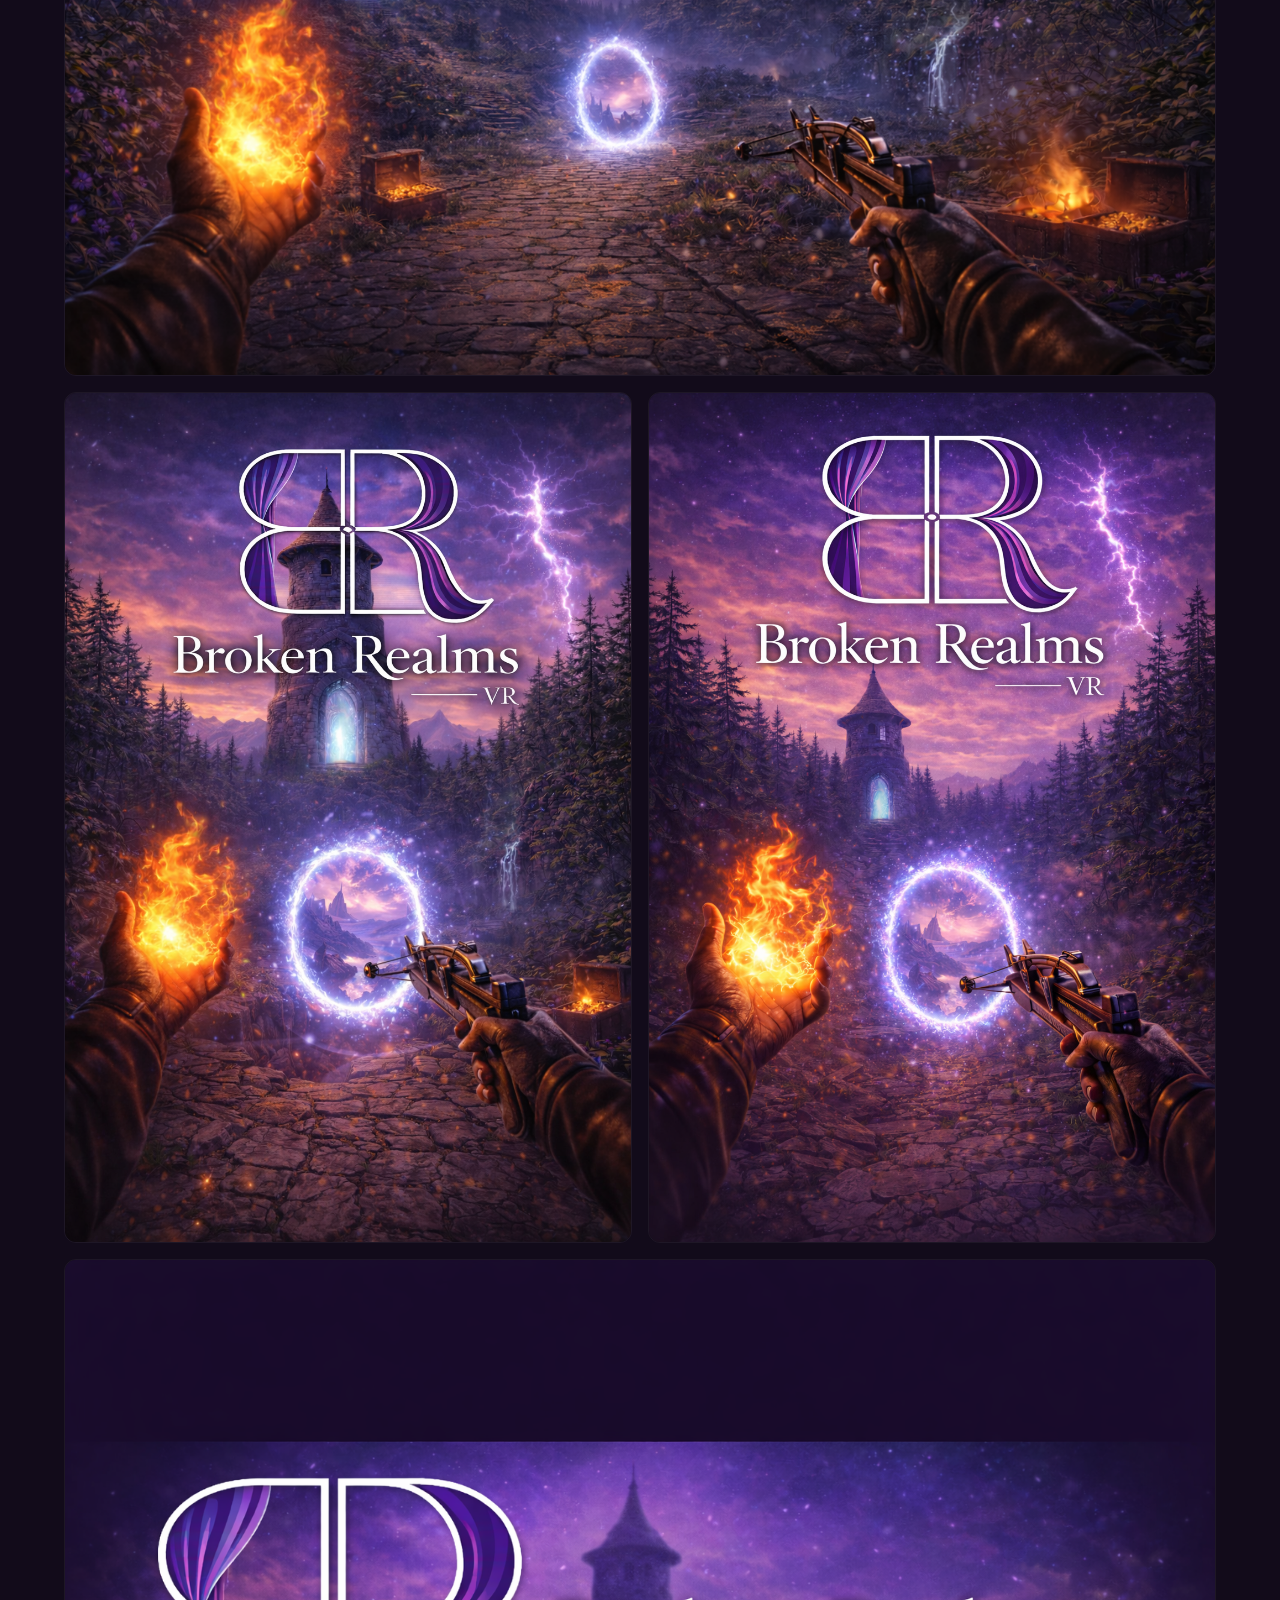
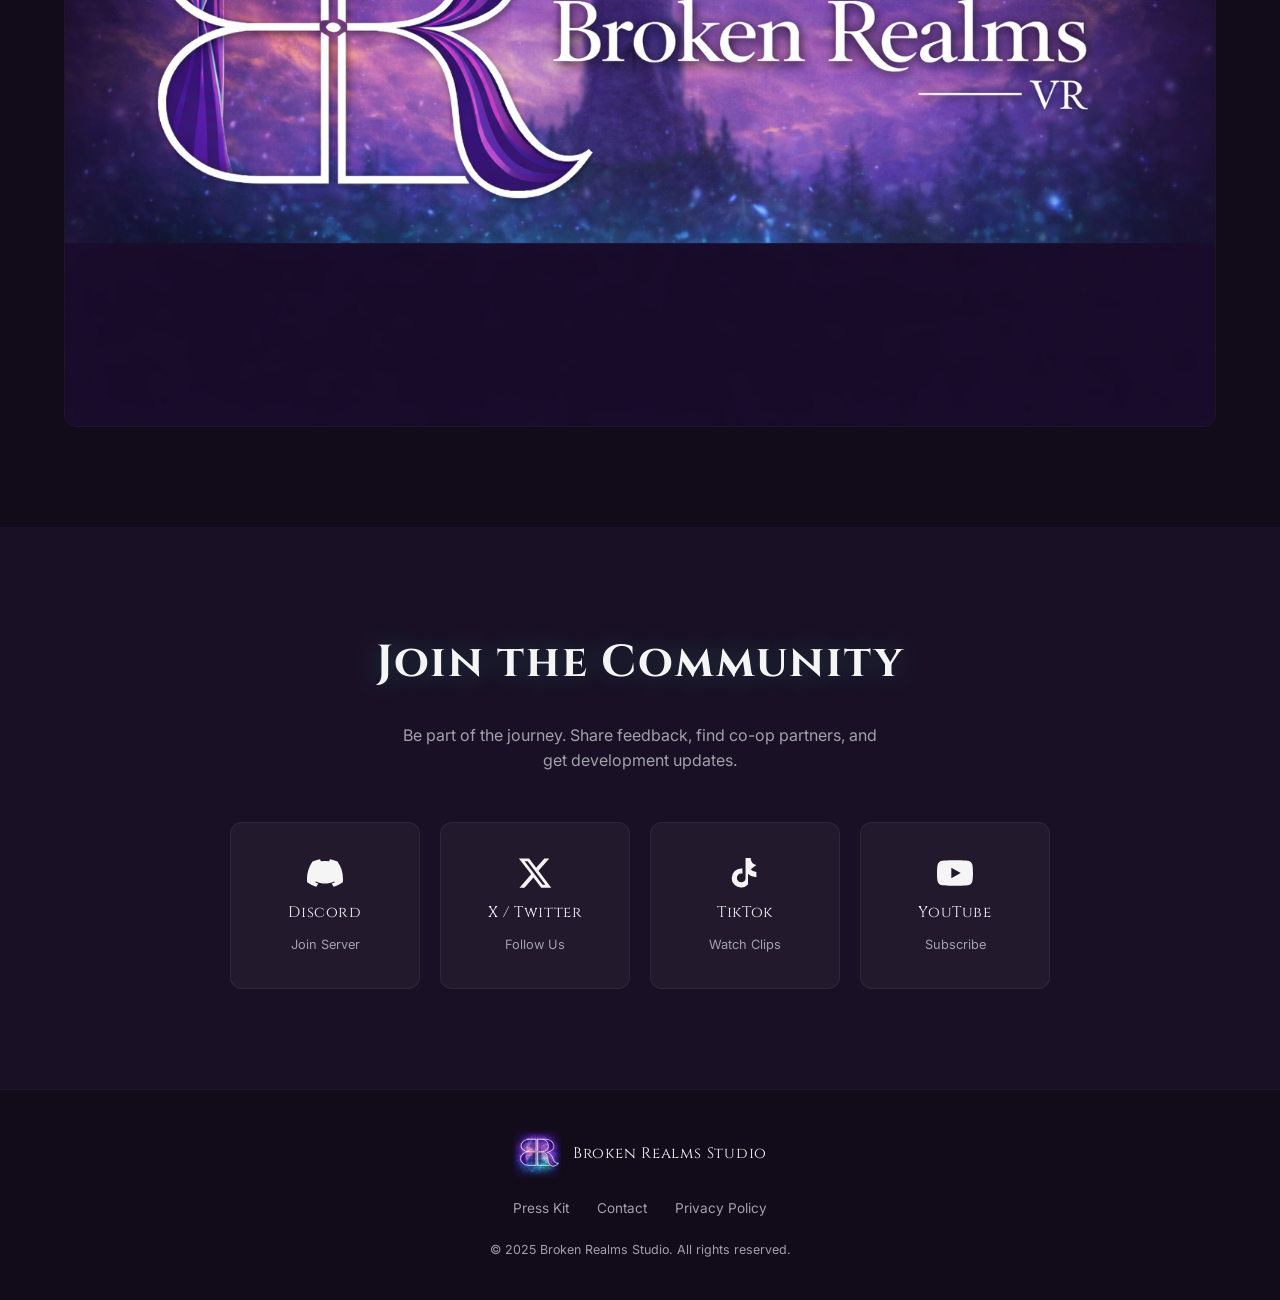
==== commit 9744d2a4: "Update Discord invite link across all pages Co-Authored-By: Claude Opus 4.6 <noreply@anthropic.com>" ====
--- a/index.html
+++ b/index.html
@@ -68,7 +68,7 @@
             <svg width="20" height="20" viewBox="0 0 24 24" fill="currentColor" aria-hidden="true"><path d="M12 2C6.48 2 2 6.48 2 12s4.48 10 10 10 10-4.48 10-10S17.52 2 12 2zm-2 15l-5-5 1.41-1.41L10 14.17l7.59-7.59L19 8l-9 9z"/></svg>
             Wishlist<br>on Steam
           </a>
-          <a href="https://discord.gg/UteQq3Rj" target="_blank" rel="noopener" class="btn btn-secondary">
+          <a href="https://discord.com/invite/UteQq3Rj" target="_blank" rel="noopener" class="btn btn-secondary">
             <svg width="20" height="20" viewBox="0 0 24 24" fill="currentColor" aria-hidden="true"><path d="M20.317 4.37a19.791 19.791 0 0 0-4.885-1.515.074.074 0 0 0-.079.037c-.21.375-.444.864-.608 1.25a18.27 18.27 0 0 0-5.487 0 12.64 12.64 0 0 0-.617-1.25.077.077 0 0 0-.079-.037A19.736 19.736 0 0 0 3.677 4.37a.07.07 0 0 0-.032.027C.533 9.046-.32 13.58.099 18.057a.082.082 0 0 0 .031.057 19.9 19.9 0 0 0 5.993 3.03.078.078 0 0 0 .084-.028c.462-.63.874-1.295 1.226-1.994a.076.076 0 0 0-.041-.106 13.107 13.107 0 0 1-1.872-.892.077.077 0 0 1-.008-.128 10.2 10.2 0 0 0 .372-.292.074.074 0 0 1 .077-.01c3.928 1.793 8.18 1.793 12.062 0a.074.074 0 0 1 .078.01c.12.098.246.198.373.292a.077.077 0 0 1-.006.127 12.299 12.299 0 0 1-1.873.892.077.077 0 0 0-.041.107c.36.698.772 1.362 1.225 1.993a.076.076 0 0 0 .084.028 19.839 19.839 0 0 0 6.002-3.03.077.077 0 0 0 .032-.054c.5-5.177-.838-9.674-3.549-13.66a.061.061 0 0 0-.031-.03z"/></svg>
             JOIN DISCORD
           </a>
@@ -277,7 +277,7 @@
         <h2 class="section-title" data-animate>Join the Community</h2>
         <p class="community-subtitle" data-animate>Be part of the journey. Share feedback, find co-op partners, and get development updates.</p>
         <div class="social-grid" data-animate>
-          <a href="https://discord.gg/UteQq3Rj" target="_blank" rel="noopener" class="social-card social-discord">
+          <a href="https://discord.com/invite/UteQq3Rj" target="_blank" rel="noopener" class="social-card social-discord">
             <svg width="36" height="36" viewBox="0 0 24 24" fill="currentColor" aria-hidden="true"><path d="M20.317 4.37a19.791 19.791 0 0 0-4.885-1.515.074.074 0 0 0-.079.037c-.21.375-.444.864-.608 1.25a18.27 18.27 0 0 0-5.487 0 12.64 12.64 0 0 0-.617-1.25.077.077 0 0 0-.079-.037A19.736 19.736 0 0 0 3.677 4.37a.07.07 0 0 0-.032.027C.533 9.046-.32 13.58.099 18.057a.082.082 0 0 0 .031.057 19.9 19.9 0 0 0 5.993 3.03.078.078 0 0 0 .084-.028c.462-.63.874-1.295 1.226-1.994a.076.076 0 0 0-.041-.106 13.107 13.107 0 0 1-1.872-.892.077.077 0 0 1-.008-.128 10.2 10.2 0 0 0 .372-.292.074.074 0 0 1 .077-.01c3.928 1.793 8.18 1.793 12.062 0a.074.074 0 0 1 .078.01c.12.098.246.198.373.292a.077.077 0 0 1-.006.127 12.299 12.299 0 0 1-1.873.892.077.077 0 0 0-.041.107c.36.698.772 1.362 1.225 1.993a.076.076 0 0 0 .084.028 19.839 19.839 0 0 0 6.002-3.03.077.077 0 0 0 .032-.054c.5-5.177-.838-9.674-3.549-13.66a.061.061 0 0 0-.031-.03z"/></svg>
             <span class="social-name">Discord</span>
             <span class="social-action">Join Server</span>
